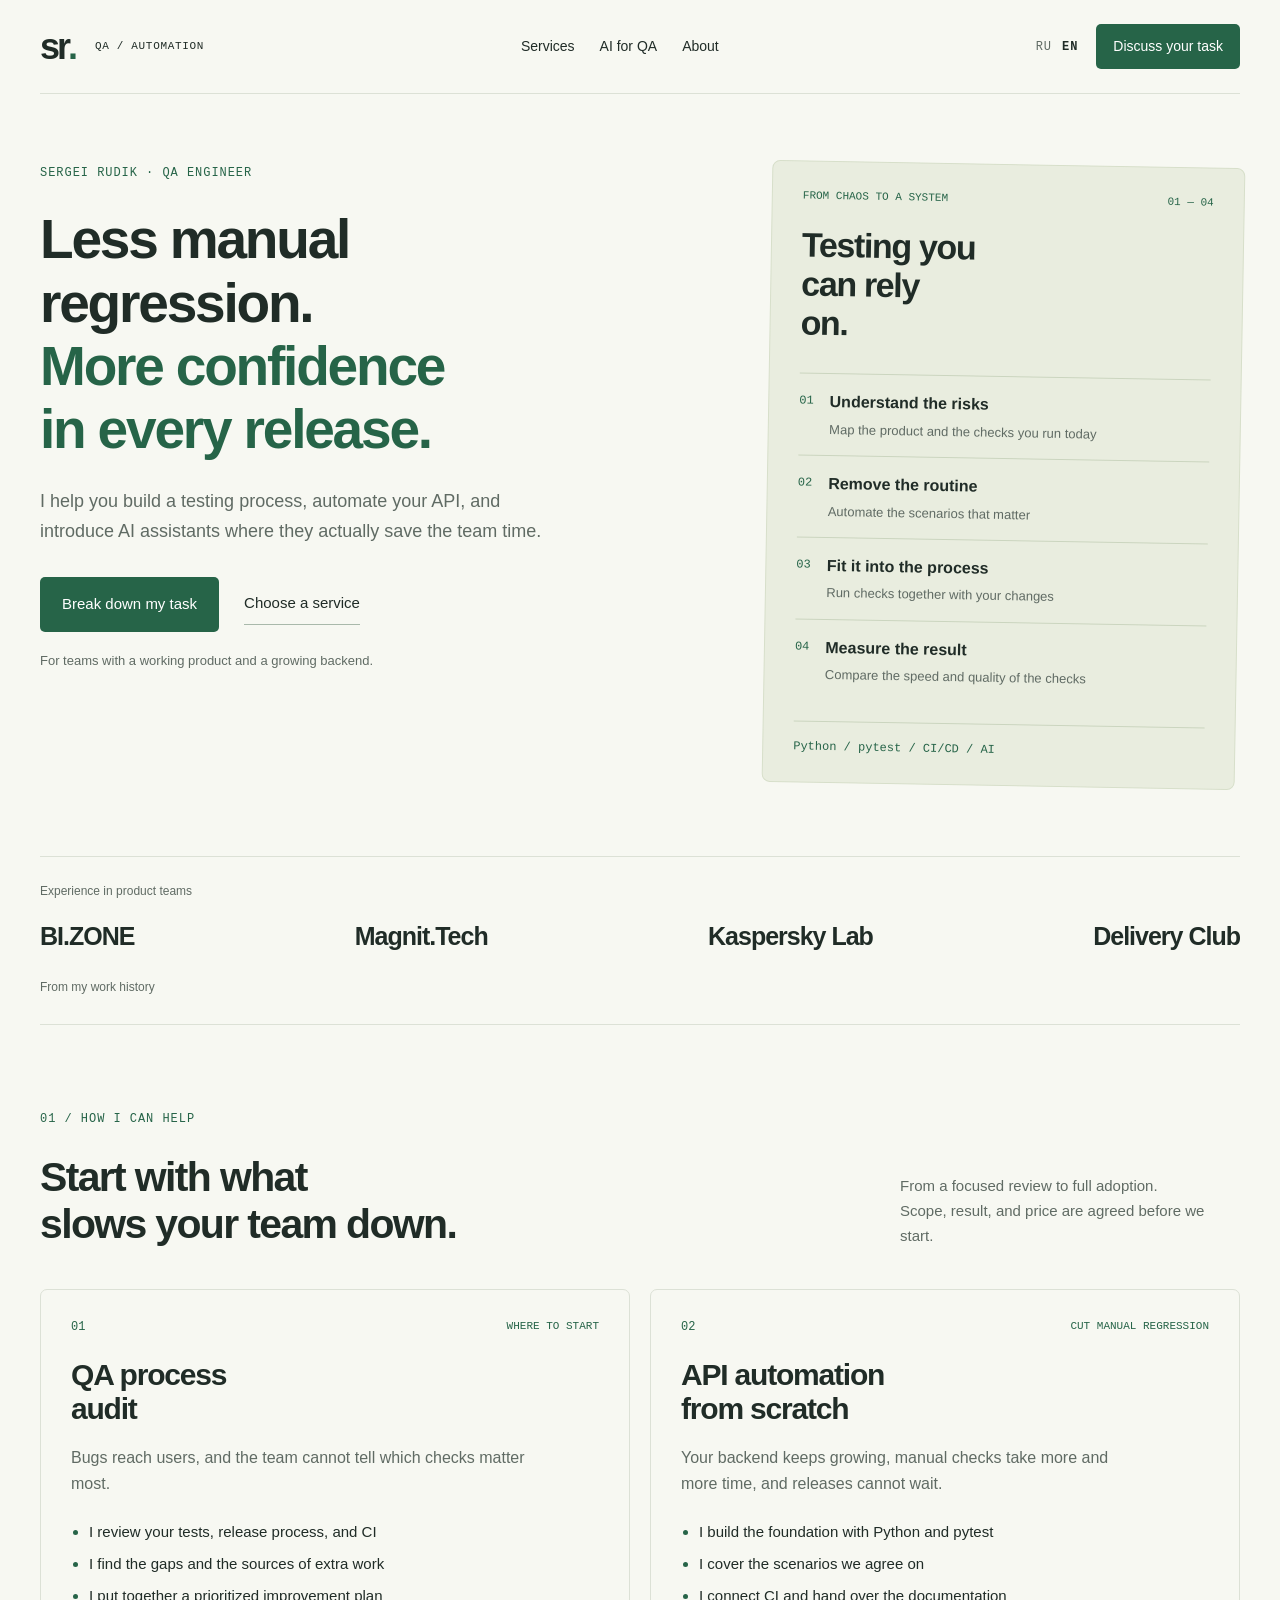
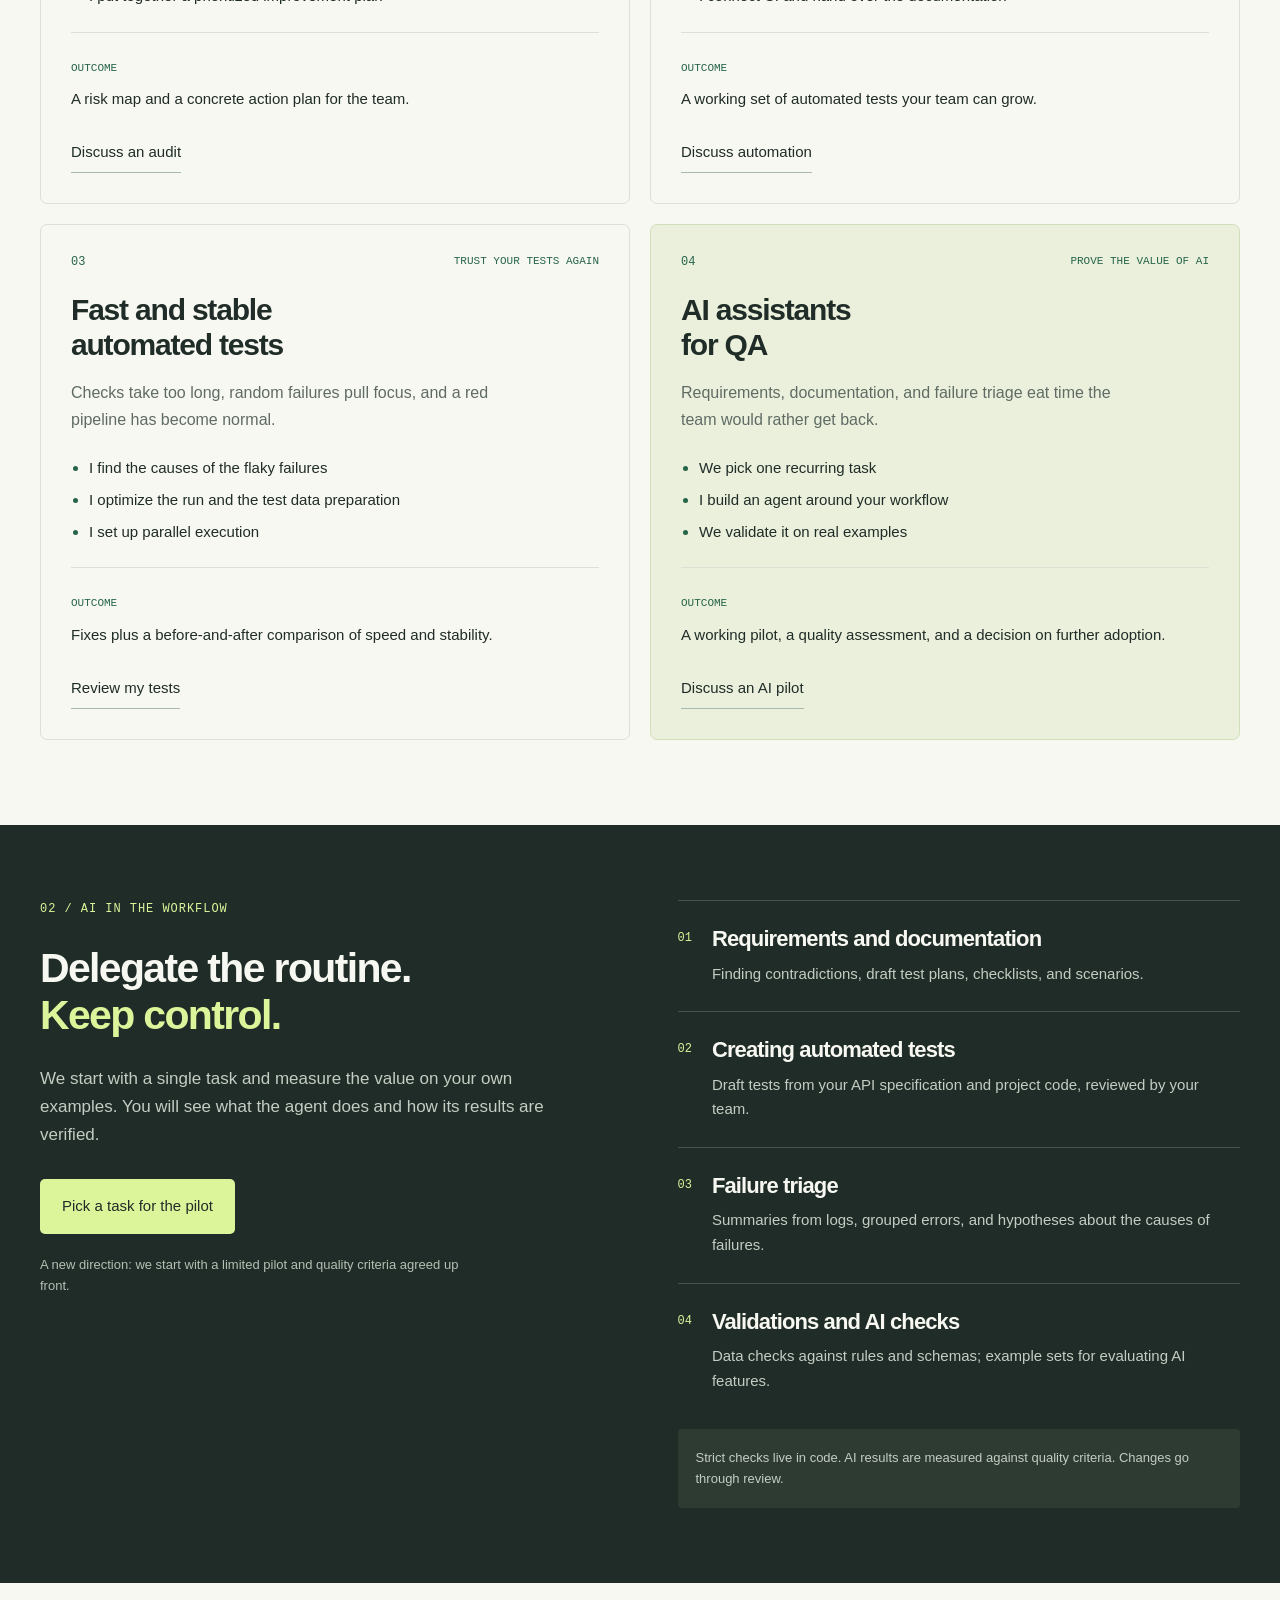
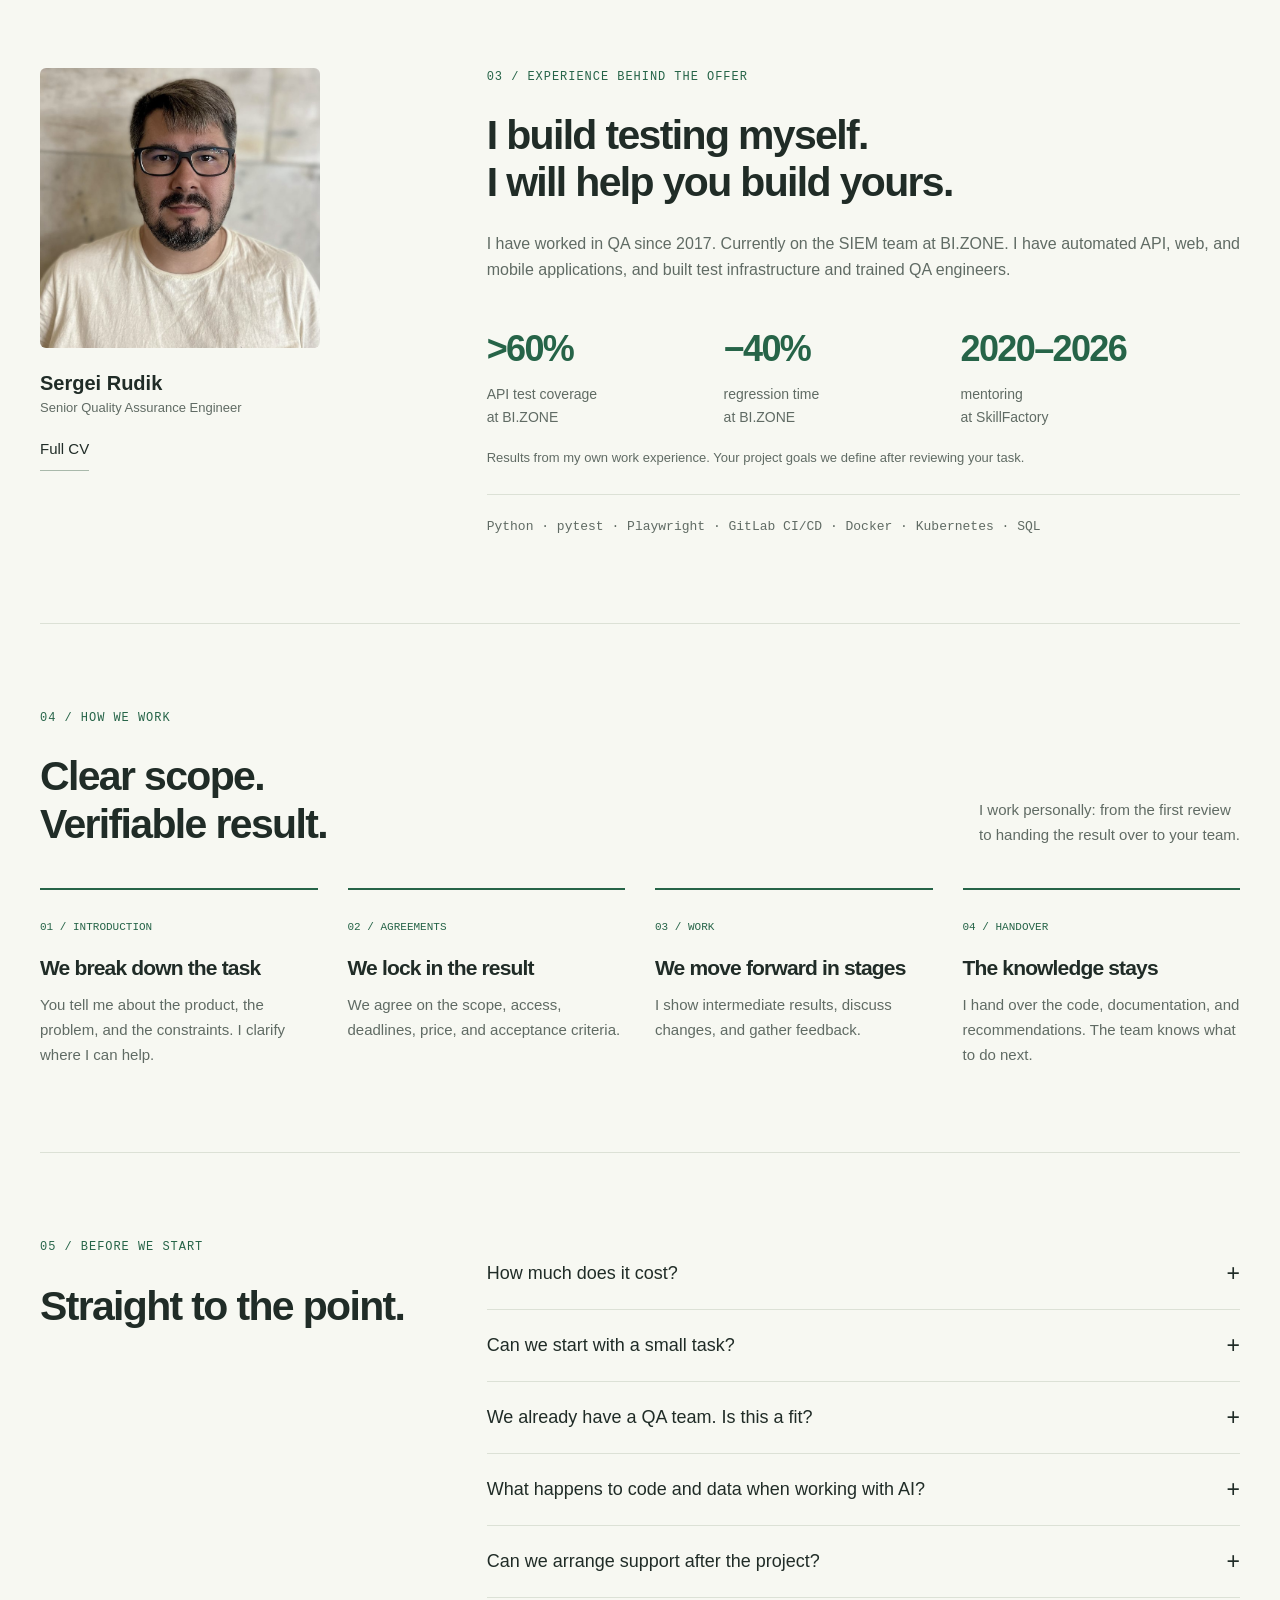
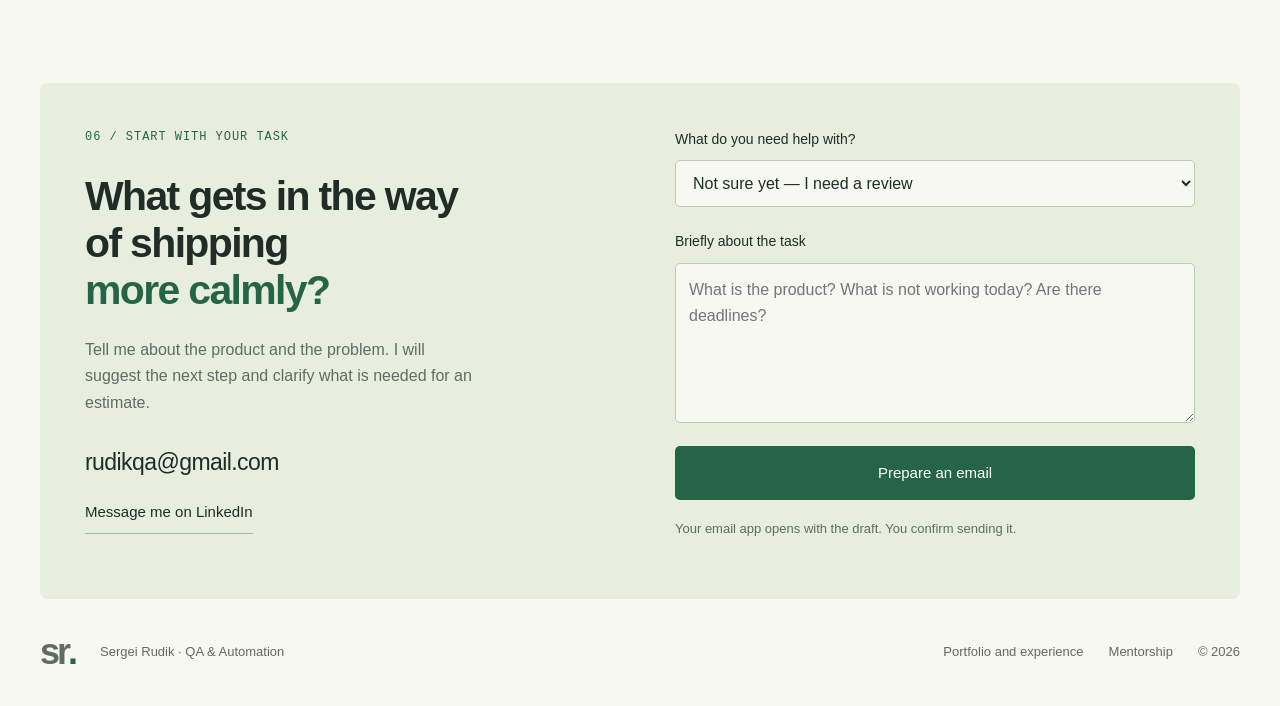
==== en/index.html @ af417bd3 "Add English version and shared language switch" ====
<!doctype html>
<html lang="en">
<head>
<meta charset="utf-8"><meta name="viewport" content="width=device-width, initial-scale=1">
<title>QA Testing and Automation Services — Sergei Rudik</title>
<meta name="description" content="QA audits, Python API automation, stable automated tests, and AI agents for your team. Sergei Rudik — Senior Quality Assurance Engineer.">
<meta name="theme-color" content="#f7f8f2"><link rel="canonical" href="https://qa.rudik.dev/en/">
<link rel="alternate" hreflang="ru" href="https://qa.rudik.dev/"><link rel="alternate" hreflang="en" href="https://qa.rudik.dev/en/"><link rel="alternate" hreflang="x-default" href="https://qa.rudik.dev/">
<meta property="og:title" content="Less manual regression. More release confidence."><meta property="og:description" content="API automation, testing audits, and AI assistants for QA. Discuss your task with Sergei Rudik."><meta property="og:type" content="website"><meta property="og:url" content="https://qa.rudik.dev/en/"><meta property="og:locale" content="en_US"><meta property="og:locale:alternate" content="ru_RU">
<link rel="icon" href="data:image/svg+xml,%3Csvg xmlns='http://www.w3.org/2000/svg' viewBox='0 0 64 64'%3E%3Crect width='64' height='64' rx='14' fill='%23266448'/%3E%3Ctext x='10' y='44' font-family='Arial' font-size='34' font-weight='bold' fill='%23dcf59b'%3Esr%3C/text%3E%3C/svg%3E"><link rel="stylesheet" href="../assets/styles.css"><script src="../assets/main.js" defer></script>
<script>try{var c=/(?:^|;\s*)lang=([^;]+)/.exec(document.cookie),l=(c&&c[1])||localStorage.getItem('lang');if(l==='ru')location.replace('/')}catch(e){}</script>
</head>
<body>
<a class="skip" href="#main">Skip to content</a>
<header class="wrap header"><a class="brand" href="/en/" aria-label="Sergei Rudik — home">sr<span>.</span><small>QA / AUTOMATION</small></a><nav aria-label="Primary"><a href="#services">Services</a><a href="#ai">AI for QA</a><a href="#about">About</a></nav><div class="header-actions"><nav class="lang" aria-label="Language"><a href="/" hreflang="ru" lang="ru">RU</a><a href="/en/" hreflang="en" lang="en" aria-current="page">EN</a></nav><a class="button small" href="#contact">Discuss your task</a></div></header>
<main id="main">
<section class="wrap hero">
<div><p class="eyebrow">SERGEI RUDIK · QA ENGINEER</p><h1>Less manual<br>regression.<br><span>More confidence<br>in every release.</span></h1><p class="intro">I help you build a testing process, automate your API, and introduce AI assistants where they actually save the team time.</p><div class="actions"><a class="button" href="#contact">Break down my task</a><a class="link" href="#services">Choose a service</a></div><p class="micro">For teams with a working product and a growing backend.</p></div>
<aside class="hero-panel" aria-label="How I work"><div class="panel-top"><span>FROM CHAOS TO A SYSTEM</span><span>01 — 04</span></div><h2>Testing you<br>can rely<br>on.</h2><ol class="pipeline"><li><span>01</span><div><strong>Understand the risks</strong><p>Map the product and the checks you run today</p></div></li><li><span>02</span><div><strong>Remove the routine</strong><p>Automate the scenarios that matter</p></div></li><li><span>03</span><div><strong>Fit it into the process</strong><p>Run checks together with your changes</p></div></li><li><span>04</span><div><strong>Measure the result</strong><p>Compare the speed and quality of the checks</p></div></li></ol><div class="panel-footer">Python / pytest / CI/CD / AI</div></aside>
</section>
<div class="wrap credibility"><p>Experience in product teams</p><div><span>BI.ZONE</span><span>Magnit.Tech</span><span>Kaspersky Lab</span><span>Delivery Club</span></div><small>From my work history</small></div>
<section class="wrap section" id="services"><div class="section-head"><div><p class="eyebrow">01 / HOW I CAN HELP</p><h2>Start with what<br>slows your team down.</h2></div><p>From a focused review to full adoption.<br>Scope, result, and price are agreed before we start.</p></div>
<div class="service-grid">
<article class="service"><div class="card-top"><span>01</span><span class="tag">WHERE TO START</span></div><h3>QA process<br>audit</h3><p>Bugs reach users, and the team cannot tell which checks matter most.</p><ul><li>I review your tests, release process, and CI</li><li>I find the gaps and the sources of extra work</li><li>I put together a prioritized improvement plan</li></ul><div class="deliverable"><span>OUTCOME</span><p>A risk map and a concrete action plan for the team.</p></div><a class="link" href="#contact" data-service="QA process audit">Discuss an audit</a></article>
<article class="service"><div class="card-top"><span>02</span><span class="tag">CUT MANUAL REGRESSION</span></div><h3>API automation<br>from scratch</h3><p>Your backend keeps growing, manual checks take more and more time, and releases cannot wait.</p><ul><li>I build the foundation with Python and pytest</li><li>I cover the scenarios we agree on</li><li>I connect CI and hand over the documentation</li></ul><div class="deliverable"><span>OUTCOME</span><p>A working set of automated tests your team can grow.</p></div><a class="link" href="#contact" data-service="API automation">Discuss automation</a></article>
<article class="service"><div class="card-top"><span>03</span><span class="tag">TRUST YOUR TESTS AGAIN</span></div><h3>Fast and stable<br>automated tests</h3><p>Checks take too long, random failures pull focus, and a red pipeline has become normal.</p><ul><li>I find the causes of the flaky failures</li><li>I optimize the run and the test data preparation</li><li>I set up parallel execution</li></ul><div class="deliverable"><span>OUTCOME</span><p>Fixes plus a before-and-after comparison of speed and stability.</p></div><a class="link" href="#contact" data-service="Automated test stabilization">Review my tests</a></article>
<article class="service accent"><div class="card-top"><span>04</span><span class="tag">PROVE THE VALUE OF AI</span></div><h3>AI assistants<br>for QA</h3><p>Requirements, documentation, and failure triage eat time the team would rather get back.</p><ul><li>We pick one recurring task</li><li>I build an agent around your workflow</li><li>We validate it on real examples</li></ul><div class="deliverable"><span>OUTCOME</span><p>A working pilot, a quality assessment, and a decision on further adoption.</p></div><a class="link" href="#contact" data-service="AI pilot for QA">Discuss an AI pilot</a></article>
</div></section>
<section class="ai-section" id="ai"><div class="wrap ai-layout"><div><p class="eyebrow">02 / AI IN THE WORKFLOW</p><h2>Delegate the routine.<br><span>Keep control.</span></h2><p class="intro">We start with a single task and measure the value on your own examples. You will see what the agent does and how its results are verified.</p><a class="button light" href="#contact" data-service="AI pilot for QA">Pick a task for the pilot</a><p class="ai-note">A new direction: we start with a limited pilot and quality criteria agreed up front.</p></div><div class="ai-cases"><article><span>01</span><div><h3>Requirements and documentation</h3><p>Finding contradictions, draft test plans, checklists, and scenarios.</p></div></article><article><span>02</span><div><h3>Creating automated tests</h3><p>Draft tests from your API specification and project code, reviewed by your team.</p></div></article><article><span>03</span><div><h3>Failure triage</h3><p>Summaries from logs, grouped errors, and hypotheses about the causes of failures.</p></div></article><article><span>04</span><div><h3>Validations and AI checks</h3><p>Data checks against rules and schemas; example sets for evaluating AI features.</p></div></article><p class="ai-rule">Strict checks live in code. AI results are measured against quality criteria. Changes go through review.</p></div></div></section>
<section class="wrap section about" id="about"><div class="profile"><img src="../assets/profile.jpg" alt="Sergei Rudik" width="640" height="640" loading="lazy"><p>Sergei Rudik<span>Senior Quality Assurance Engineer</span></p><a class="link" href="https://rudik.dev/">Full CV</a></div><div><p class="eyebrow">03 / EXPERIENCE BEHIND THE OFFER</p><h2>I build testing myself.<br>I will help you build yours.</h2><p class="about-copy">I have worked in QA since 2017. Currently on the SIEM team at BI.ZONE. I have automated API, web, and mobile applications, and built test infrastructure and trained QA engineers.</p><div class="metrics"><article><strong>&gt;60%</strong><p>API test coverage<br>at BI.ZONE</p></article><article><strong>−40%</strong><p>regression time<br>at BI.ZONE</p></article><article><strong>2020–2026</strong><p>mentoring<br>at SkillFactory</p></article></div><p class="micro">Results from my own work experience. Your project goals we define after reviewing your task.</p><div class="tech">Python · pytest · Playwright · GitLab CI/CD · Docker · Kubernetes · SQL</div></div></section>
<section class="wrap section" id="process"><div class="section-head"><div><p class="eyebrow">04 / HOW WE WORK</p><h2>Clear scope.<br>Verifiable result.</h2></div><p>I work personally: from the first review<br>to handing the result over to your team.</p></div><div class="steps"><article><span>01 / INTRODUCTION</span><h3>We break down the task</h3><p>You tell me about the product, the problem, and the constraints. I clarify where I can help.</p></article><article><span>02 / AGREEMENTS</span><h3>We lock in the result</h3><p>We agree on the scope, access, deadlines, price, and acceptance criteria.</p></article><article><span>03 / WORK</span><h3>We move forward in stages</h3><p>I show intermediate results, discuss changes, and gather feedback.</p></article><article><span>04 / HANDOVER</span><h3>The knowledge stays</h3><p>I hand over the code, documentation, and recommendations. The team knows what to do next.</p></article></div></section>
<section class="wrap section faq"><div><p class="eyebrow">05 / BEFORE WE START</p><h2>Straight to the point.</h2></div><div><details><summary>How much does it cost?</summary><p>The price depends on the scope, the state of the project, and the access we get. After an initial review I propose a scope and an estimate. For an audit or a pilot we can fix a limited scope.</p></details><details><summary>Can we start with a small task?</summary><p>Yes. For example, triaging failing tests, automating one group of API scenarios, or an AI pilot that prepares checklists.</p></details><details><summary>We already have a QA team. Is this a fit?</summary><p>Yes. I can take on a specific part: the architecture of your automated tests, regression speed, CI, or introducing an AI assistant. The result is handed over to your team.</p></details><details><summary>What happens to code and data when working with AI?</summary><p>Before the pilot we agree on the allowed data, the model, and the environment. We choose what may go to external services and what must stay inside your infrastructure.</p></details><details><summary>Can we arrange support after the project?</summary><p>Yes, we discuss the format separately: evolving the tests, consultations for the team, or regular help with releases.</p></details></div></section>
<section class="wrap contact" id="contact"><div><p class="eyebrow">06 / START WITH YOUR TASK</p><h2>What gets in the way<br>of shipping<br><span>more calmly?</span></h2><p>Tell me about the product and the problem. I will suggest the next step and clarify what is needed for an estimate.</p><a class="email" href="mailto:rudikqa@gmail.com">rudikqa@gmail.com</a><a class="link" href="https://www.linkedin.com/in/sergei-rudik">Message me on LinkedIn</a></div><form id="brief"><label for="service">What do you need help with?</label><select id="service" name="service"><option>Not sure yet — I need a review</option><option>QA process audit</option><option>API automation</option><option>Automated test stabilization</option><option>AI pilot for QA</option></select><label for="task">Briefly about the task</label><textarea id="task" name="task" rows="5" maxlength="2000" placeholder="What is the product? What is not working today? Are there deadlines?" required></textarea><button class="button" type="submit">Prepare an email</button><p class="micro">Your email app opens with the draft. You confirm sending it.</p><p id="form-status" role="status"></p><noscript><p>Write directly to <a href="mailto:rudikqa@gmail.com">rudikqa@gmail.com</a>, mentioning the service and the task.</p></noscript></form></section>
</main><footer class="wrap"><a class="brand" href="https://rudik.dev/">sr<span>.</span></a><p>Sergei Rudik · QA &amp; Automation</p><a href="https://rudik.dev/">Portfolio and experience</a><a href="https://mentor.rudik.dev/en/">Mentorship</a><span>© 2026</span></footer>
</body></html>
---- assets/styles.css ----
:root{--paper:#f7f8f2;--ink:#202c27;--muted:#606b64;--green:#266448;--lime:#dcf59b;--line:#dce1d6;--mono:ui-monospace,SFMono-Regular,Consolas,monospace}*{box-sizing:border-box}html{scroll-behavior:smooth;scroll-padding-top:24px}body{margin:0;background:var(--paper);color:var(--ink);font-family:-apple-system,BlinkMacSystemFont,"Segoe UI",sans-serif;font-size:16px;line-height:1.65;-webkit-font-smoothing:antialiased}a{color:inherit;text-decoration:none}a:hover{color:var(--green)}a:focus-visible,button:focus-visible,summary:focus-visible,input:focus-visible,select:focus-visible,textarea:focus-visible{outline:3px solid #4d9464;outline-offset:5px}h1,h2,h3,p{margin:0}h1,h2,h3{letter-spacing:-.04em;line-height:1.15;font-weight:600}h1{font-size:clamp(38px,4.3vw,64px)}h2{font-size:clamp(29px,3.2vw,43px)}h3{font-size:25px}h1 span{color:var(--green)}.wrap{width:min(1200px,100% - 80px);margin-inline:auto}.header{display:flex;align-items:center;justify-content:space-between;gap:25px;padding-block:24px;border-bottom:1px solid var(--line)}.brand{font-size:36px;font-weight:750;line-height:1;letter-spacing:-3px;display:flex;align-items:center}.brand>span{color:var(--green)}.brand small{font-family:var(--mono);font-size:11px;font-weight:400;letter-spacing:.06em;margin-left:20px}nav{display:flex;gap:25px;font-size:14px}.button{display:inline-flex;align-items:center;justify-content:center;background:var(--green);color:#fff;border:0;border-radius:5px;padding:15px 22px;font:inherit;font-size:15px;font-weight:500;cursor:pointer;transition:background .2s,transform .2s}.button:hover{color:white;background:#194c34;transform:translateY(-2px)}.button.small{font-size:14px;padding:11px 17px}.hero{display:grid;grid-template-columns:1.4fr 1fr;gap:65px;padding-block:70px}.eyebrow{font:12px/1.6 var(--mono);letter-spacing:.08em;color:var(--green);margin-bottom:25px}.intro{font-size:18px;max-width:530px;color:var(--muted);margin-top:26px}.actions{display:flex;align-items:center;flex-wrap:wrap;gap:25px;margin-top:30px}.link{display:inline-block;border-bottom:1px solid #a9b9ab;padding-block:8px;font-size:15px}.micro{font-size:13px;color:var(--muted);margin-top:18px}.hero-panel{background:#e9eddf;border:1px solid #d7dfca;border-radius:8px;padding:28px 30px;align-self:center;transform:rotate(1deg)}.panel-top{display:flex;justify-content:space-between;gap:15px;font:11px var(--mono);color:var(--green)}.hero-panel h2{font-size:34px;margin-top:24px}.pipeline{padding:0;list-style:none;margin:30px 0 20px}.pipeline li{display:flex;gap:16px;padding:15px 0;border-top:1px solid #cbd5bf}.pipeline li>span{font:12px var(--mono);padding-top:5px;color:var(--green)}.pipeline strong{font-size:16px;font-weight:550}.pipeline p{font-size:13px;color:var(--muted);margin-top:3px}.panel-footer{font:12px var(--mono);border-top:1px solid #cbd5bf;padding-top:18px;color:var(--green)}.credibility{border-block:1px solid var(--line);padding-block:25px}.credibility p,.credibility small{font-size:12px;color:var(--muted)}.credibility>div{display:flex;flex-wrap:wrap;justify-content:space-between;gap:20px;margin:15px 0}.credibility>div span{font-size:25px;font-weight:600;letter-spacing:-.04em}.section{padding-block:85px}.section-head{display:flex;justify-content:space-between;align-items:flex-end;gap:35px;margin-bottom:40px}.section-head>p{max-width:340px;color:var(--muted);font-size:15px}.service-grid{display:grid;grid-template-columns:1fr 1fr;gap:20px}.service{border:1px solid var(--line);border-radius:7px;padding:30px;display:flex;flex-direction:column}.card-top{display:flex;justify-content:space-between;gap:14px;font:12px var(--mono);color:var(--green);margin-bottom:24px}.tag{font-size:11px;text-align:right}.service h3{font-size:30px;margin-bottom:18px}.service>p{color:var(--muted);max-width:460px}.service ul{padding-left:18px;margin:23px 0;font-size:15px}.service li+li{margin-top:7px}.service li::marker{color:var(--green)}.deliverable{border-top:1px solid var(--line);padding-top:20px;margin-top:auto}.deliverable>span{font:11px var(--mono);color:var(--green)}.deliverable p{margin-top:8px;font-size:15px}.service>.link{align-self:flex-start;margin-top:20px}.service.accent{background:#eaf0dc;border-color:#d2dfbc}.ai-section{background:var(--ink);color:var(--paper);padding-block:75px}.ai-layout{display:grid;grid-template-columns:1fr 1fr;gap:75px}.ai-section .eyebrow,.ai-section h2 span{color:var(--lime)}.ai-section .intro{color:#c4cdc3;font-size:17px}.button.light{background:var(--lime);color:var(--ink);margin-top:30px}.button.light:hover{background:#c9e780}.ai-note{font-size:13px;color:#b4bfb4;max-width:430px;margin-top:20px}.ai-cases article{display:flex;gap:20px;padding:25px 0;border-top:1px solid #465249}.ai-cases article>span{font:12px var(--mono);color:var(--lime);padding-top:5px}.ai-cases h3{font-size:22px}.ai-cases p{color:#c4cdc3;font-size:15px;margin-top:10px}.ai-cases .ai-rule{font-size:13px;background:#2d3b32;border-radius:4px;padding:18px}.about{display:grid;grid-template-columns:1fr 2fr;gap:70px;border-bottom:1px solid var(--line)}.profile img{display:block;width:100%;max-width:280px;height:auto;aspect-ratio:1;object-fit:cover;border-radius:6px;filter:saturate(.6)}.profile>p{font-size:20px;line-height:1.5;margin-top:20px;font-weight:600}.profile span{display:block;font-size:13px;color:var(--muted);font-weight:400}.profile .link{margin-top:12px}.about-copy{color:var(--muted);margin-top:25px}.metrics{display:grid;grid-template-columns:1fr 1fr 1.3fr;gap:22px;margin-top:35px}.metrics strong{font-size:36px;font-weight:550;letter-spacing:-.045em;color:var(--green)}.metrics p{font-size:14px;color:var(--muted);margin-top:5px}.tech{font:13px/1.8 var(--mono);border-top:1px solid var(--line);padding-top:20px;margin-top:25px;color:var(--muted)}.steps{display:grid;grid-template-columns:repeat(4,1fr);gap:30px}.steps article{border-top:2px solid var(--green);padding-top:22px}.steps span{font:11px var(--mono);color:var(--green)}.steps h3{font-size:21px;margin-top:18px}.steps p{font-size:15px;color:var(--muted);margin-top:13px}.faq{display:grid;grid-template-columns:1fr 2fr;gap:70px;border-top:1px solid var(--line)}details{border-bottom:1px solid var(--line)}summary{cursor:pointer;list-style:none;font-size:18px;line-height:1.5;padding:22px 30px 22px 0;position:relative}summary::-webkit-details-marker{display:none}summary::after{content:'+';position:absolute;right:0;font-size:23px;font-weight:400;top:18px}details[open] summary::after{content:'−'}details>p{padding-bottom:25px;color:var(--muted);font-size:15px}.contact{background:#e8eedd;border-radius:8px;padding:45px;display:grid;grid-template-columns:1fr 1fr;gap:70px}.contact h2 span{color:var(--green)}.contact>div>p:not(.eyebrow){margin-top:23px;color:var(--muted);max-width:400px}.email{display:block;font-size:23px;margin-top:28px;letter-spacing:-.025em}.contact .link{margin-top:10px}form{align-self:center}label{display:block;font-size:14px;margin-bottom:9px}select,textarea{display:block;width:100%;background:var(--paper);border:1px solid #bdcbb6;border-radius:5px;padding:13px;color:var(--ink);font:inherit;font-size:16px;margin-bottom:23px}textarea{resize:vertical;min-height:140px}form .button{width:100%}#form-status{font-size:14px;color:var(--green);margin-top:14px}footer{display:flex;align-items:center;gap:25px;padding-block:35px;font-size:13px;color:var(--muted)}footer>a:nth-of-type(2){margin-left:auto}.skip{position:fixed;z-index:10;top:10px;left:10px;background:var(--ink);color:white;padding:10px 20px;transform:translateY(-150%)}.skip:focus{transform:translateY(0);color:white}::selection{background:var(--lime);color:var(--ink)}
@media(max-width:1000px){.wrap{width:calc(100% - 48px)}.brand small{display:none}.hero{gap:35px}.hero-panel{padding:24px}.hero-panel h2{font-size:29px}.ai-layout,.about,.faq,.contact{gap:35px}.metrics{gap:12px}.metrics strong{font-size:28px}.steps{grid-template-columns:1fr 1fr}.contact{padding:30px}}
@media(max-width:700px){.wrap{width:calc(100% - 36px)}.header{gap:12px;padding-block:18px}nav{display:none}.hero{grid-template-columns:1fr;padding-block:40px;gap:35px}h1{font-size:clamp(35px,7.8vw,52px)}.intro{font-size:17px}.hero-panel{transform:none}.hero-panel h2 br{display:none}.hero-panel h2{font-size:29px}.pipeline{display:grid;grid-template-columns:1fr 1fr;gap:0 15px}.pipeline li{gap:9px}.pipeline strong{font-size:14px}.pipeline p{font-size:13px}.panel-top{font-size:10px}.credibility>div{justify-content:flex-start;gap:12px 25px}.credibility>div span{font-size:21px}.section{padding-block:50px}.section-head{display:block;margin-bottom:27px}.section-head>p{margin-top:20px}.section-head>p br{display:none}.service-grid,.ai-layout,.about,.faq,.contact{grid-template-columns:1fr}.service{padding:25px}.ai-section{padding-block:45px}.ai-layout{gap:30px}.about{gap:35px}.profile{display:grid;grid-template-columns:100px 1fr;gap:0 20px;align-items:center}.profile img{grid-row:1/3}.profile>p{margin-top:0}.profile .link{justify-self:start;margin-top:0}.metrics{gap:13px}.metrics strong{font-size:27px}.metrics p{font-size:12px}.steps{gap:28px 20px}.steps h3{font-size:20px}.steps p{font-size:14px}.faq{gap:10px}.contact{padding:27px;gap:35px}.contact h2 br{display:none}.email{font-size:22px}footer{flex-wrap:wrap;gap:16px;font-size:12px}footer>a:nth-of-type(2){margin-left:0}footer>span{margin-left:auto}.eyebrow{margin-bottom:18px;font-size:11px}}
@media(prefers-reduced-motion:reduce){html{scroll-behavior:auto}*{transition:none!important}}
/* Allow narrow grid columns and long labels to shrink on small screens. */
.hero>*,.ai-layout>*,.about>*,.faq>*,.contact>*{min-width:0}select{min-width:0}h1,h2,h3{overflow-wrap:break-word}
@media(max-width:380px){.contact{padding:22px}.service{padding:22px}.metrics{grid-template-columns:1fr 1fr}.metrics article:last-child{grid-column:1/-1}.pipeline{grid-template-columns:1fr}.email{font-size:19px}.button{padding-inline:16px}.card-top{font-size:11px}.tag{font-size:10px}}
.header-actions{display:flex;align-items:center;gap:18px;flex-shrink:0}.lang{display:flex;align-items:center;gap:10px;font:12px/1 var(--mono);letter-spacing:.08em}.lang a{color:var(--muted)}.lang a:hover,.lang a[aria-current="page"]{color:var(--ink)}.lang a[aria-current="page"]{font-weight:600}
@media(max-width:700px){.header-actions{gap:12px}.lang{gap:8px}}
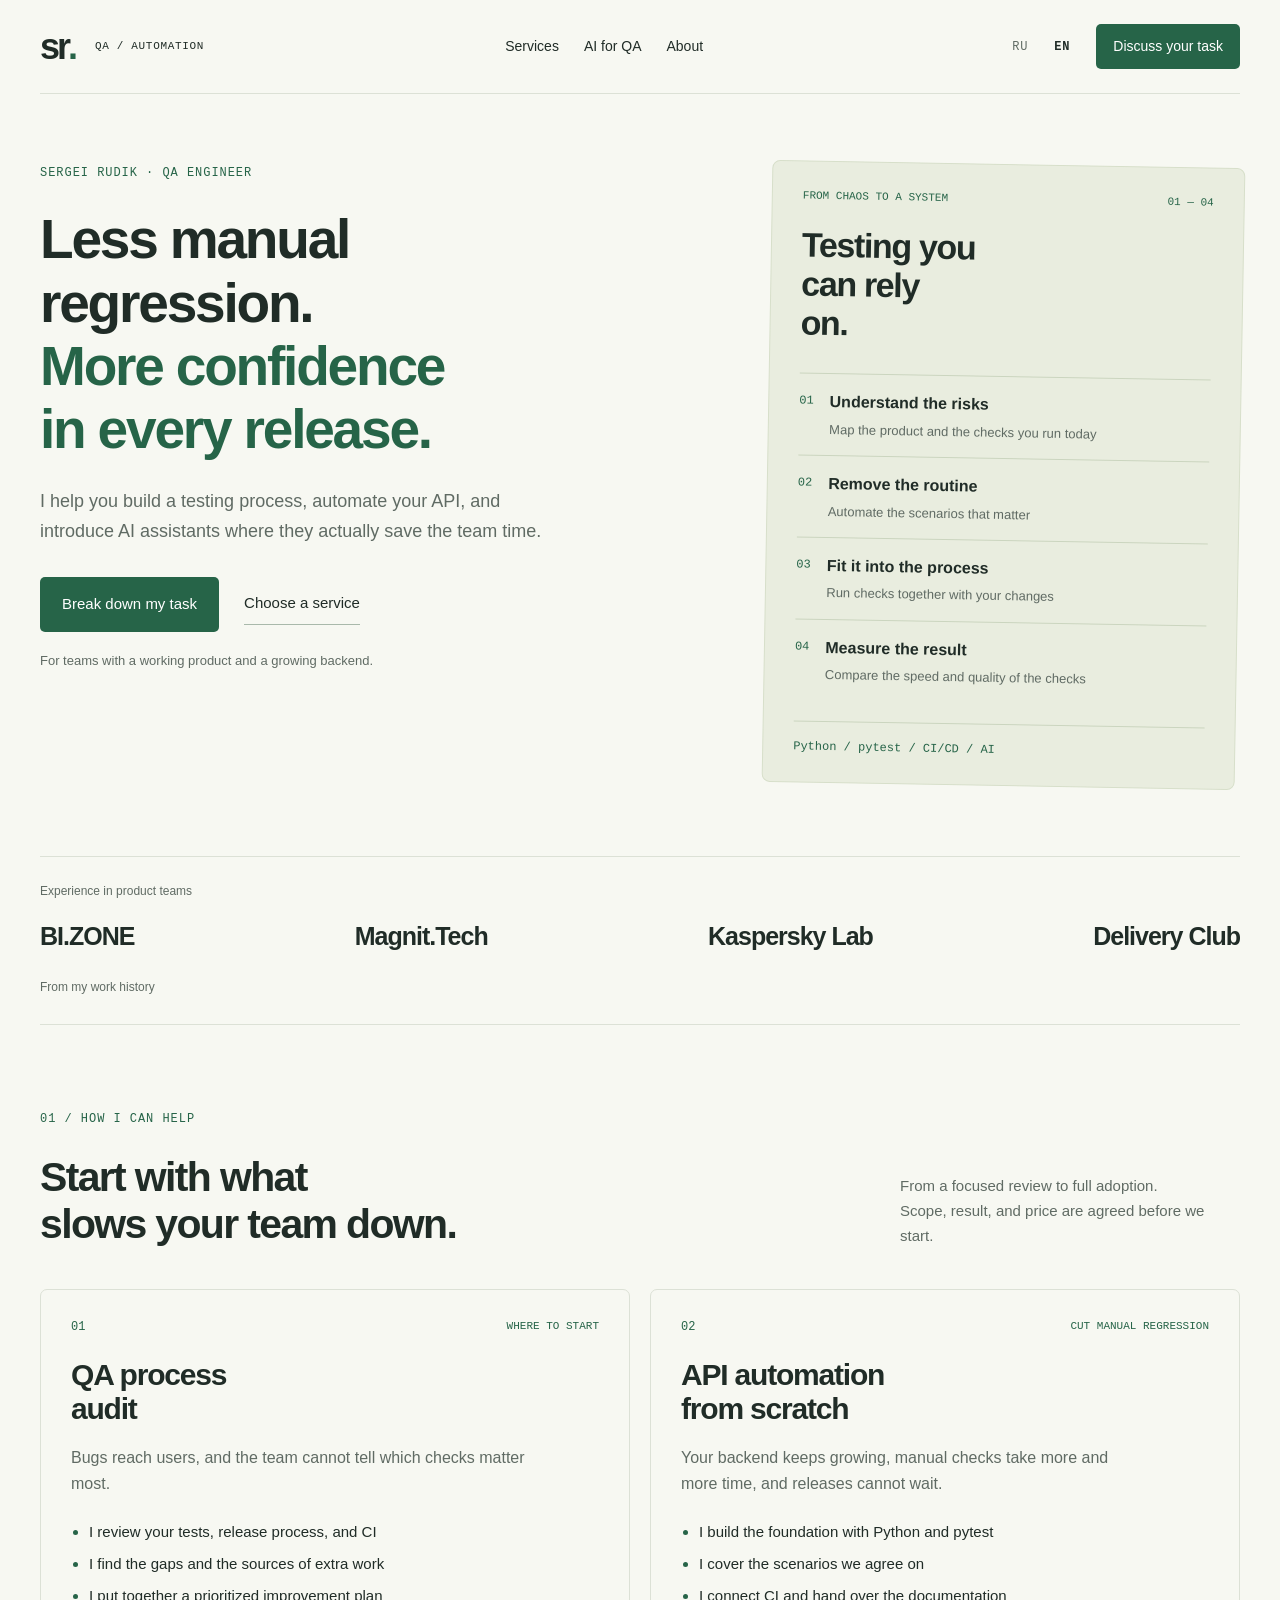
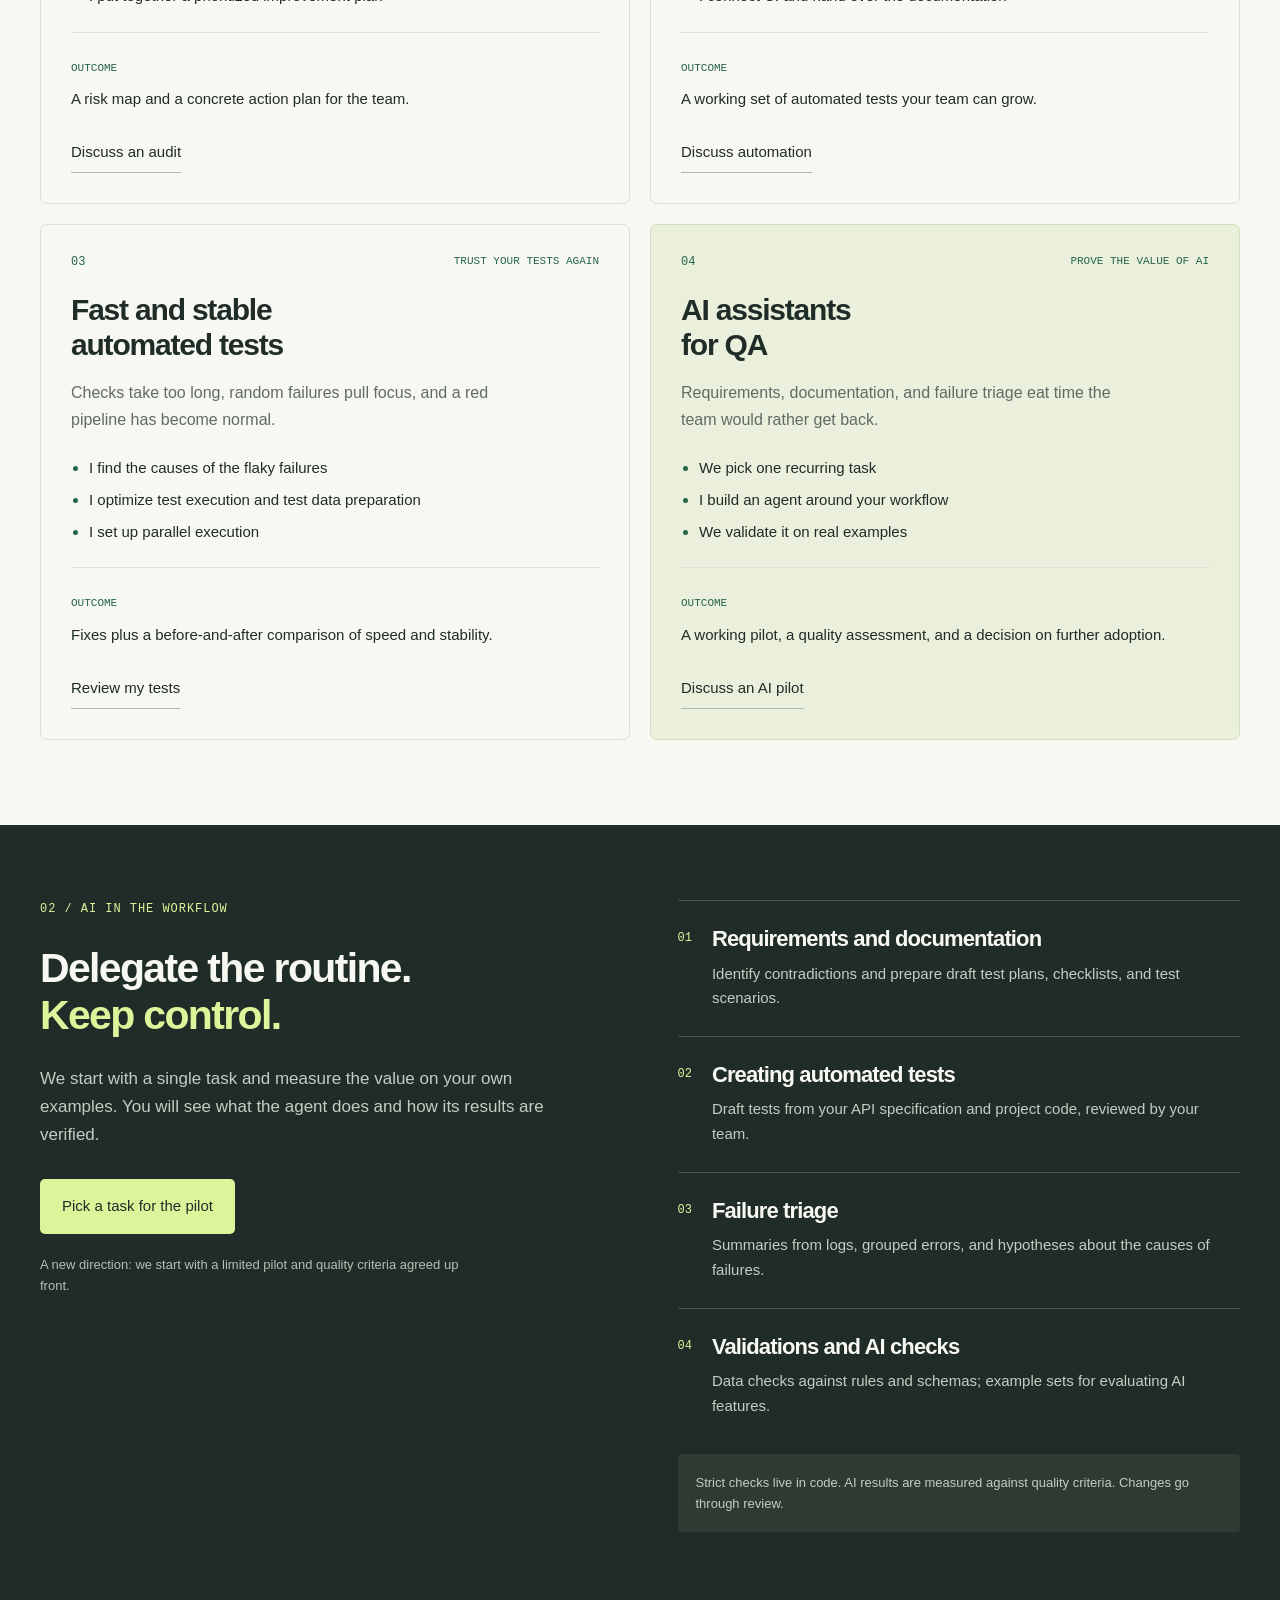
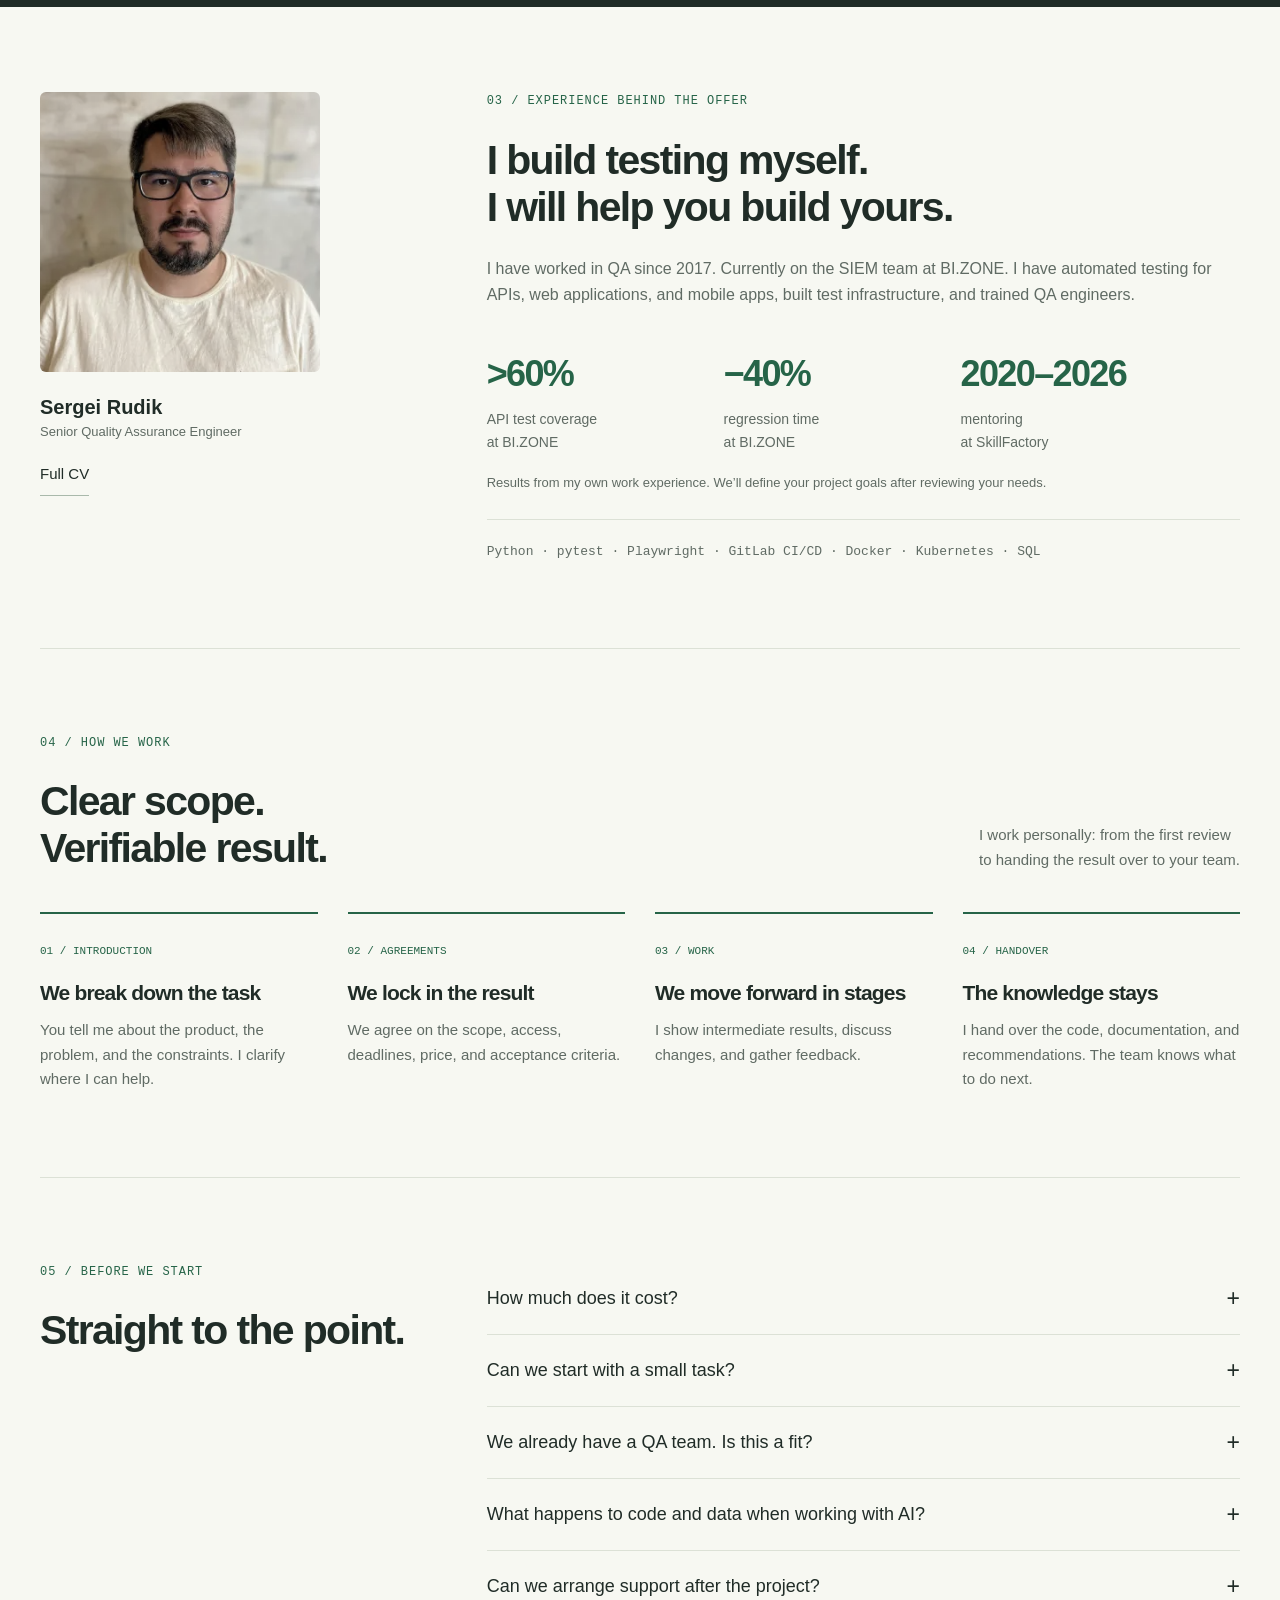
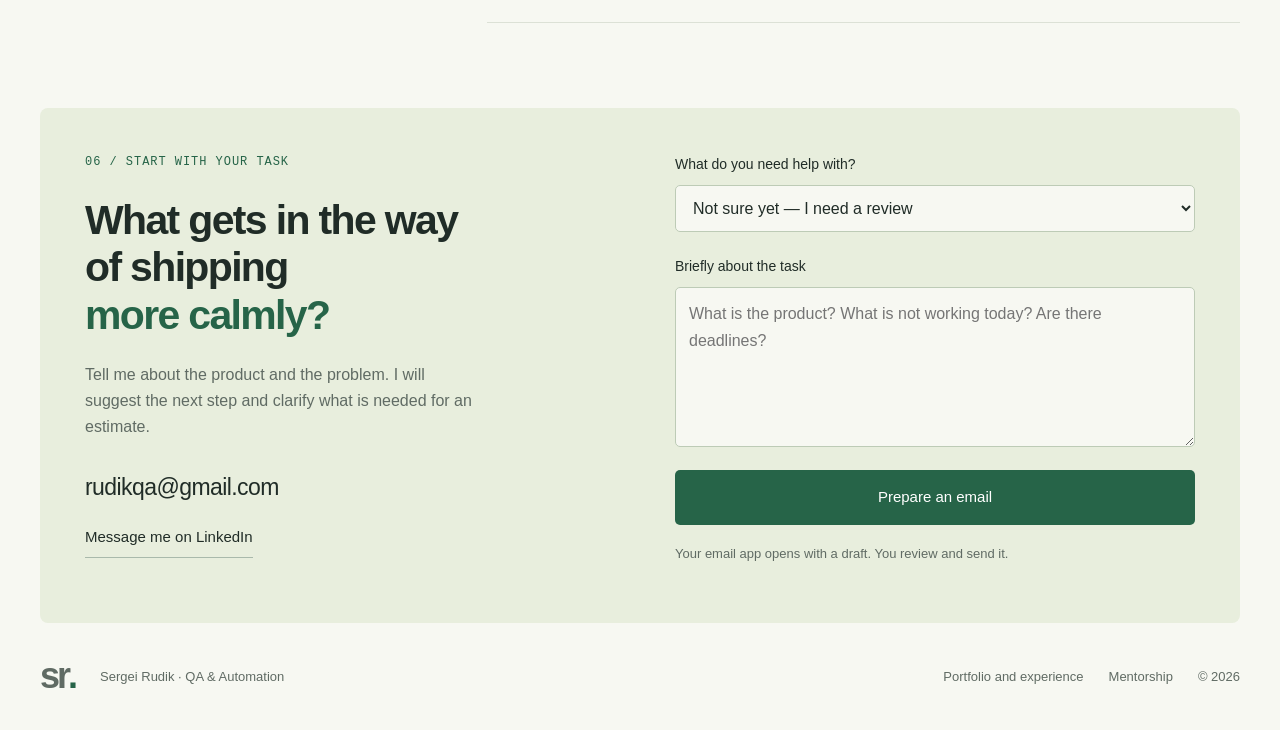
==== commit 006b3261: "Improve localization reliability, forms and image loading" ====
--- a/en/index.html
+++ b/en/index.html
@@ -8,28 +8,46 @@
 <link rel="alternate" hreflang="ru" href="https://qa.rudik.dev/"><link rel="alternate" hreflang="en" href="https://qa.rudik.dev/en/"><link rel="alternate" hreflang="x-default" href="https://qa.rudik.dev/">
 <meta property="og:title" content="Less manual regression. More release confidence."><meta property="og:description" content="API automation, testing audits, and AI assistants for QA. Discuss your task with Sergei Rudik."><meta property="og:type" content="website"><meta property="og:url" content="https://qa.rudik.dev/en/"><meta property="og:locale" content="en_US"><meta property="og:locale:alternate" content="ru_RU">
 <link rel="icon" href="data:image/svg+xml,%3Csvg xmlns='http://www.w3.org/2000/svg' viewBox='0 0 64 64'%3E%3Crect width='64' height='64' rx='14' fill='%23266448'/%3E%3Ctext x='10' y='44' font-family='Arial' font-size='34' font-weight='bold' fill='%23dcf59b'%3Esr%3C/text%3E%3C/svg%3E"><link rel="stylesheet" href="../assets/styles.css"><script src="../assets/main.js" defer></script>
-<script>try{var c=/(?:^|;\s*)lang=([^;]+)/.exec(document.cookie),l=(c&&c[1])||localStorage.getItem('lang');if(l==='ru')location.replace('/')}catch(e){}</script>
+<script>
+(function () {
+  var url = new URL(location.href), valid = function (v) { return v === 'ru' || v === 'en'; };
+  var explicit = url.searchParams.get('lang'), preferred = null;
+  if (valid(explicit)) {
+    preferred = explicit;
+    try { localStorage.setItem('lang', preferred); } catch (_) {}
+    try { document.cookie = 'lang=' + preferred + ';path=/;max-age=31536000;SameSite=Lax' + (location.protocol === 'https:' ? ';Secure' : '') + (/(^|\.)rudik\.dev$/.test(location.hostname) ? ';domain=rudik.dev' : ''); } catch (_) {}
+    url.searchParams.delete('lang');
+    try { history.replaceState(null, '', url.pathname + url.search + url.hash); } catch (_) {}
+  } else {
+    try { var cookie = /(?:^|;\s*)lang=([^;]+)/.exec(document.cookie); if (cookie && valid(cookie[1])) preferred = cookie[1]; } catch (_) {}
+    if (!preferred) { try { var saved = localStorage.getItem('lang'); if (valid(saved)) preferred = saved; } catch (_) {} }
+  }
+  var current = document.documentElement.lang;
+  if (!preferred) preferred = current === 'en' ? 'en' : (/^en(?:-|_|$)/i.test((navigator.languages || [])[0] || navigator.language || '') ? 'en' : 'ru');
+  if (preferred !== current) location.replace((preferred === 'en' ? '/en/' : '/') + url.search + url.hash);
+})();
+</script>
 </head>
 <body>
 <a class="skip" href="#main">Skip to content</a>
-<header class="wrap header"><a class="brand" href="/en/" aria-label="Sergei Rudik — home">sr<span>.</span><small>QA / AUTOMATION</small></a><nav aria-label="Primary"><a href="#services">Services</a><a href="#ai">AI for QA</a><a href="#about">About</a></nav><div class="header-actions"><nav class="lang" aria-label="Language"><a href="/" hreflang="ru" lang="ru">RU</a><a href="/en/" hreflang="en" lang="en" aria-current="page">EN</a></nav><a class="button small" href="#contact">Discuss your task</a></div></header>
+<header class="wrap header"><a class="brand" href="/en/" aria-label="Sergei Rudik — home">sr<span>.</span><small>QA / AUTOMATION</small></a><nav aria-label="Primary"><a href="#services">Services</a><a href="#ai">AI for QA</a><a href="#about">About</a></nav><div class="header-actions"><nav class="lang" aria-label="Language"><a href="/?lang=ru" hreflang="ru" lang="ru">RU</a><a href="/en/?lang=en" hreflang="en" lang="en" aria-current="page">EN</a></nav><a class="button small" href="#contact">Discuss your task</a></div></header>
 <main id="main">
 <section class="wrap hero">
-<div><p class="eyebrow">SERGEI RUDIK · QA ENGINEER</p><h1>Less manual<br>regression.<br><span>More confidence<br>in every release.</span></h1><p class="intro">I help you build a testing process, automate your API, and introduce AI assistants where they actually save the team time.</p><div class="actions"><a class="button" href="#contact">Break down my task</a><a class="link" href="#services">Choose a service</a></div><p class="micro">For teams with a working product and a growing backend.</p></div>
-<aside class="hero-panel" aria-label="How I work"><div class="panel-top"><span>FROM CHAOS TO A SYSTEM</span><span>01 — 04</span></div><h2>Testing you<br>can rely<br>on.</h2><ol class="pipeline"><li><span>01</span><div><strong>Understand the risks</strong><p>Map the product and the checks you run today</p></div></li><li><span>02</span><div><strong>Remove the routine</strong><p>Automate the scenarios that matter</p></div></li><li><span>03</span><div><strong>Fit it into the process</strong><p>Run checks together with your changes</p></div></li><li><span>04</span><div><strong>Measure the result</strong><p>Compare the speed and quality of the checks</p></div></li></ol><div class="panel-footer">Python / pytest / CI/CD / AI</div></aside>
+<div><p class="eyebrow">SERGEI RUDIK · QA ENGINEER</p><h1>Less manual<br> regression.<br> <span>More confidence<br> in every release.</span></h1><p class="intro">I help you build a testing process, automate your API, and introduce AI assistants where they actually save the team time.</p><div class="actions"><a class="button" href="#contact">Break down my task</a><a class="link" href="#services">Choose a service</a></div><p class="micro">For teams with a working product and a growing backend.</p></div>
+<aside class="hero-panel" aria-label="How I work"><div class="panel-top"><span>FROM CHAOS TO A SYSTEM</span><span>01 — 04</span></div><h2>Testing you<br> can rely<br> on.</h2><ol class="pipeline"><li><span>01</span><div><strong>Understand the risks</strong><p>Map the product and the checks you run today</p></div></li><li><span>02</span><div><strong>Remove the routine</strong><p>Automate the scenarios that matter</p></div></li><li><span>03</span><div><strong>Fit it into the process</strong><p>Run checks together with your changes</p></div></li><li><span>04</span><div><strong>Measure the result</strong><p>Compare the speed and quality of the checks</p></div></li></ol><div class="panel-footer">Python / pytest / CI/CD / AI</div></aside>
 </section>
 <div class="wrap credibility"><p>Experience in product teams</p><div><span>BI.ZONE</span><span>Magnit.Tech</span><span>Kaspersky Lab</span><span>Delivery Club</span></div><small>From my work history</small></div>
-<section class="wrap section" id="services"><div class="section-head"><div><p class="eyebrow">01 / HOW I CAN HELP</p><h2>Start with what<br>slows your team down.</h2></div><p>From a focused review to full adoption.<br>Scope, result, and price are agreed before we start.</p></div>
+<section class="wrap section" id="services"><div class="section-head"><div><p class="eyebrow">01 / HOW I CAN HELP</p><h2>Start with what<br> slows your team down.</h2></div><p>From a focused review to full adoption.<br> Scope, result, and price are agreed before we start.</p></div>
 <div class="service-grid">
-<article class="service"><div class="card-top"><span>01</span><span class="tag">WHERE TO START</span></div><h3>QA process<br>audit</h3><p>Bugs reach users, and the team cannot tell which checks matter most.</p><ul><li>I review your tests, release process, and CI</li><li>I find the gaps and the sources of extra work</li><li>I put together a prioritized improvement plan</li></ul><div class="deliverable"><span>OUTCOME</span><p>A risk map and a concrete action plan for the team.</p></div><a class="link" href="#contact" data-service="QA process audit">Discuss an audit</a></article>
-<article class="service"><div class="card-top"><span>02</span><span class="tag">CUT MANUAL REGRESSION</span></div><h3>API automation<br>from scratch</h3><p>Your backend keeps growing, manual checks take more and more time, and releases cannot wait.</p><ul><li>I build the foundation with Python and pytest</li><li>I cover the scenarios we agree on</li><li>I connect CI and hand over the documentation</li></ul><div class="deliverable"><span>OUTCOME</span><p>A working set of automated tests your team can grow.</p></div><a class="link" href="#contact" data-service="API automation">Discuss automation</a></article>
-<article class="service"><div class="card-top"><span>03</span><span class="tag">TRUST YOUR TESTS AGAIN</span></div><h3>Fast and stable<br>automated tests</h3><p>Checks take too long, random failures pull focus, and a red pipeline has become normal.</p><ul><li>I find the causes of the flaky failures</li><li>I optimize the run and the test data preparation</li><li>I set up parallel execution</li></ul><div class="deliverable"><span>OUTCOME</span><p>Fixes plus a before-and-after comparison of speed and stability.</p></div><a class="link" href="#contact" data-service="Automated test stabilization">Review my tests</a></article>
-<article class="service accent"><div class="card-top"><span>04</span><span class="tag">PROVE THE VALUE OF AI</span></div><h3>AI assistants<br>for QA</h3><p>Requirements, documentation, and failure triage eat time the team would rather get back.</p><ul><li>We pick one recurring task</li><li>I build an agent around your workflow</li><li>We validate it on real examples</li></ul><div class="deliverable"><span>OUTCOME</span><p>A working pilot, a quality assessment, and a decision on further adoption.</p></div><a class="link" href="#contact" data-service="AI pilot for QA">Discuss an AI pilot</a></article>
+<article class="service"><div class="card-top"><span>01</span><span class="tag">WHERE TO START</span></div><h3>QA process<br> audit</h3><p>Bugs reach users, and the team cannot tell which checks matter most.</p><ul><li>I review your tests, release process, and CI</li><li>I find the gaps and the sources of extra work</li><li>I put together a prioritized improvement plan</li></ul><div class="deliverable"><span>OUTCOME</span><p>A risk map and a concrete action plan for the team.</p></div><a class="link" href="#contact" data-service="QA process audit">Discuss an audit</a></article>
+<article class="service"><div class="card-top"><span>02</span><span class="tag">CUT MANUAL REGRESSION</span></div><h3>API automation<br> from scratch</h3><p>Your backend keeps growing, manual checks take more and more time, and releases cannot wait.</p><ul><li>I build the foundation with Python and pytest</li><li>I cover the scenarios we agree on</li><li>I connect CI and hand over the documentation</li></ul><div class="deliverable"><span>OUTCOME</span><p>A working set of automated tests your team can grow.</p></div><a class="link" href="#contact" data-service="API automation">Discuss automation</a></article>
+<article class="service"><div class="card-top"><span>03</span><span class="tag">TRUST YOUR TESTS AGAIN</span></div><h3>Fast and stable<br> automated tests</h3><p>Checks take too long, random failures pull focus, and a red pipeline has become normal.</p><ul><li>I find the causes of the flaky failures</li><li>I optimize test execution and test data preparation</li><li>I set up parallel execution</li></ul><div class="deliverable"><span>OUTCOME</span><p>Fixes plus a before-and-after comparison of speed and stability.</p></div><a class="link" href="#contact" data-service="Automated test stabilization">Review my tests</a></article>
+<article class="service accent"><div class="card-top"><span>04</span><span class="tag">PROVE THE VALUE OF AI</span></div><h3>AI assistants<br> for QA</h3><p>Requirements, documentation, and failure triage eat time the team would rather get back.</p><ul><li>We pick one recurring task</li><li>I build an agent around your workflow</li><li>We validate it on real examples</li></ul><div class="deliverable"><span>OUTCOME</span><p>A working pilot, a quality assessment, and a decision on further adoption.</p></div><a class="link" href="#contact" data-service="AI pilot for QA">Discuss an AI pilot</a></article>
 </div></section>
-<section class="ai-section" id="ai"><div class="wrap ai-layout"><div><p class="eyebrow">02 / AI IN THE WORKFLOW</p><h2>Delegate the routine.<br><span>Keep control.</span></h2><p class="intro">We start with a single task and measure the value on your own examples. You will see what the agent does and how its results are verified.</p><a class="button light" href="#contact" data-service="AI pilot for QA">Pick a task for the pilot</a><p class="ai-note">A new direction: we start with a limited pilot and quality criteria agreed up front.</p></div><div class="ai-cases"><article><span>01</span><div><h3>Requirements and documentation</h3><p>Finding contradictions, draft test plans, checklists, and scenarios.</p></div></article><article><span>02</span><div><h3>Creating automated tests</h3><p>Draft tests from your API specification and project code, reviewed by your team.</p></div></article><article><span>03</span><div><h3>Failure triage</h3><p>Summaries from logs, grouped errors, and hypotheses about the causes of failures.</p></div></article><article><span>04</span><div><h3>Validations and AI checks</h3><p>Data checks against rules and schemas; example sets for evaluating AI features.</p></div></article><p class="ai-rule">Strict checks live in code. AI results are measured against quality criteria. Changes go through review.</p></div></div></section>
-<section class="wrap section about" id="about"><div class="profile"><img src="../assets/profile.jpg" alt="Sergei Rudik" width="640" height="640" loading="lazy"><p>Sergei Rudik<span>Senior Quality Assurance Engineer</span></p><a class="link" href="https://rudik.dev/">Full CV</a></div><div><p class="eyebrow">03 / EXPERIENCE BEHIND THE OFFER</p><h2>I build testing myself.<br>I will help you build yours.</h2><p class="about-copy">I have worked in QA since 2017. Currently on the SIEM team at BI.ZONE. I have automated API, web, and mobile applications, and built test infrastructure and trained QA engineers.</p><div class="metrics"><article><strong>&gt;60%</strong><p>API test coverage<br>at BI.ZONE</p></article><article><strong>−40%</strong><p>regression time<br>at BI.ZONE</p></article><article><strong>2020–2026</strong><p>mentoring<br>at SkillFactory</p></article></div><p class="micro">Results from my own work experience. Your project goals we define after reviewing your task.</p><div class="tech">Python · pytest · Playwright · GitLab CI/CD · Docker · Kubernetes · SQL</div></div></section>
-<section class="wrap section" id="process"><div class="section-head"><div><p class="eyebrow">04 / HOW WE WORK</p><h2>Clear scope.<br>Verifiable result.</h2></div><p>I work personally: from the first review<br>to handing the result over to your team.</p></div><div class="steps"><article><span>01 / INTRODUCTION</span><h3>We break down the task</h3><p>You tell me about the product, the problem, and the constraints. I clarify where I can help.</p></article><article><span>02 / AGREEMENTS</span><h3>We lock in the result</h3><p>We agree on the scope, access, deadlines, price, and acceptance criteria.</p></article><article><span>03 / WORK</span><h3>We move forward in stages</h3><p>I show intermediate results, discuss changes, and gather feedback.</p></article><article><span>04 / HANDOVER</span><h3>The knowledge stays</h3><p>I hand over the code, documentation, and recommendations. The team knows what to do next.</p></article></div></section>
+<section class="ai-section" id="ai"><div class="wrap ai-layout"><div><p class="eyebrow">02 / AI IN THE WORKFLOW</p><h2>Delegate the routine.<br> <span>Keep control.</span></h2><p class="intro">We start with a single task and measure the value on your own examples. You will see what the agent does and how its results are verified.</p><a class="button light" href="#contact" data-service="AI pilot for QA">Pick a task for the pilot</a><p class="ai-note">A new direction: we start with a limited pilot and quality criteria agreed up front.</p></div><div class="ai-cases"><article><span>01</span><div><h3>Requirements and documentation</h3><p>Identify contradictions and prepare draft test plans, checklists, and test scenarios.</p></div></article><article><span>02</span><div><h3>Creating automated tests</h3><p>Draft tests from your API specification and project code, reviewed by your team.</p></div></article><article><span>03</span><div><h3>Failure triage</h3><p>Summaries from logs, grouped errors, and hypotheses about the causes of failures.</p></div></article><article><span>04</span><div><h3>Validations and AI checks</h3><p>Data checks against rules and schemas; example sets for evaluating AI features.</p></div></article><p class="ai-rule">Strict checks live in code. AI results are measured against quality criteria. Changes go through review.</p></div></div></section>
+<section class="wrap section about" id="about"><div class="profile"><img src="../assets/profile-800.webp" srcset="../assets/profile-400.webp 400w, ../assets/profile-800.webp 800w" sizes="(max-width: 700px) 100px, 280px" decoding="async" alt="Sergei Rudik" width="640" height="640" loading="lazy"><p>Sergei Rudik<span>Senior Quality Assurance Engineer</span></p><a class="link" href="https://rudik.dev/">Full CV</a></div><div><p class="eyebrow">03 / EXPERIENCE BEHIND THE OFFER</p><h2>I build testing myself.<br> I will help you build yours.</h2><p class="about-copy">I have worked in QA since 2017. Currently on the SIEM team at BI.ZONE. I have automated testing for APIs, web applications, and mobile apps, built test infrastructure, and trained QA engineers.</p><div class="metrics"><article><strong>&gt;60%</strong><p>API test coverage<br> at BI.ZONE</p></article><article><strong>−40%</strong><p>regression time<br> at BI.ZONE</p></article><article><strong>2020–2026</strong><p>mentoring<br> at SkillFactory</p></article></div><p class="micro">Results from my own work experience. We’ll define your project goals after reviewing your needs.</p><div class="tech">Python · pytest · Playwright · GitLab CI/CD · Docker · Kubernetes · SQL</div></div></section>
+<section class="wrap section" id="process"><div class="section-head"><div><p class="eyebrow">04 / HOW WE WORK</p><h2>Clear scope.<br> Verifiable result.</h2></div><p>I work personally: from the first review<br> to handing the result over to your team.</p></div><div class="steps"><article><span>01 / INTRODUCTION</span><h3>We break down the task</h3><p>You tell me about the product, the problem, and the constraints. I clarify where I can help.</p></article><article><span>02 / AGREEMENTS</span><h3>We lock in the result</h3><p>We agree on the scope, access, deadlines, price, and acceptance criteria.</p></article><article><span>03 / WORK</span><h3>We move forward in stages</h3><p>I show intermediate results, discuss changes, and gather feedback.</p></article><article><span>04 / HANDOVER</span><h3>The knowledge stays</h3><p>I hand over the code, documentation, and recommendations. The team knows what to do next.</p></article></div></section>
 <section class="wrap section faq"><div><p class="eyebrow">05 / BEFORE WE START</p><h2>Straight to the point.</h2></div><div><details><summary>How much does it cost?</summary><p>The price depends on the scope, the state of the project, and the access we get. After an initial review I propose a scope and an estimate. For an audit or a pilot we can fix a limited scope.</p></details><details><summary>Can we start with a small task?</summary><p>Yes. For example, triaging failing tests, automating one group of API scenarios, or an AI pilot that prepares checklists.</p></details><details><summary>We already have a QA team. Is this a fit?</summary><p>Yes. I can take on a specific part: the architecture of your automated tests, regression speed, CI, or introducing an AI assistant. The result is handed over to your team.</p></details><details><summary>What happens to code and data when working with AI?</summary><p>Before the pilot we agree on the allowed data, the model, and the environment. We choose what may go to external services and what must stay inside your infrastructure.</p></details><details><summary>Can we arrange support after the project?</summary><p>Yes, we discuss the format separately: evolving the tests, consultations for the team, or regular help with releases.</p></details></div></section>
-<section class="wrap contact" id="contact"><div><p class="eyebrow">06 / START WITH YOUR TASK</p><h2>What gets in the way<br>of shipping<br><span>more calmly?</span></h2><p>Tell me about the product and the problem. I will suggest the next step and clarify what is needed for an estimate.</p><a class="email" href="mailto:rudikqa@gmail.com">rudikqa@gmail.com</a><a class="link" href="https://www.linkedin.com/in/sergei-rudik">Message me on LinkedIn</a></div><form id="brief"><label for="service">What do you need help with?</label><select id="service" name="service"><option>Not sure yet — I need a review</option><option>QA process audit</option><option>API automation</option><option>Automated test stabilization</option><option>AI pilot for QA</option></select><label for="task">Briefly about the task</label><textarea id="task" name="task" rows="5" maxlength="2000" placeholder="What is the product? What is not working today? Are there deadlines?" required></textarea><button class="button" type="submit">Prepare an email</button><p class="micro">Your email app opens with the draft. You confirm sending it.</p><p id="form-status" role="status"></p><noscript><p>Write directly to <a href="mailto:rudikqa@gmail.com">rudikqa@gmail.com</a>, mentioning the service and the task.</p></noscript></form></section>
+<section class="wrap contact" id="contact"><div><p class="eyebrow">06 / START WITH YOUR TASK</p><h2>What gets in the way<br> of shipping<br> <span>more calmly?</span></h2><p>Tell me about the product and the problem. I will suggest the next step and clarify what is needed for an estimate.</p><a class="email" href="mailto:rudikqa@gmail.com">rudikqa@gmail.com</a><a class="link" href="https://www.linkedin.com/in/sergei-rudik">Message me on LinkedIn</a></div><form id="brief"><label for="service">What do you need help with?</label><select id="service" name="service"><option>Not sure yet — I need a review</option><option>QA process audit</option><option>API automation</option><option>Automated test stabilization</option><option>AI pilot for QA</option></select><label for="task">Briefly about the task</label><textarea id="task" name="task" rows="5" maxlength="2000" placeholder="What is the product? What is not working today? Are there deadlines?" required></textarea><button class="button" type="submit" disabled>Prepare an email</button><p class="micro">Your email app opens with a draft. You review and send it.</p><p id="form-status" role="status"></p><noscript><p>Write directly to <a href="mailto:rudikqa@gmail.com">rudikqa@gmail.com</a>, mentioning the service and the task.</p></noscript></form></section>
 </main><footer class="wrap"><a class="brand" href="https://rudik.dev/">sr<span>.</span></a><p>Sergei Rudik · QA &amp; Automation</p><a href="https://rudik.dev/">Portfolio and experience</a><a href="https://mentor.rudik.dev/en/">Mentorship</a><span>© 2026</span></footer>
 </body></html>
--- a/assets/styles.css
+++ b/assets/styles.css
@@ -7,3 +7,6 @@
 @media(max-width:380px){.contact{padding:22px}.service{padding:22px}.metrics{grid-template-columns:1fr 1fr}.metrics article:last-child{grid-column:1/-1}.pipeline{grid-template-columns:1fr}.email{font-size:19px}.button{padding-inline:16px}.card-top{font-size:11px}.tag{font-size:10px}}
 .header-actions{display:flex;align-items:center;gap:18px;flex-shrink:0}.lang{display:flex;align-items:center;gap:10px;font:12px/1 var(--mono);letter-spacing:.08em}.lang a{color:var(--muted)}.lang a:hover,.lang a[aria-current="page"]{color:var(--ink)}.lang a[aria-current="page"]{font-weight:600}
 @media(max-width:700px){.header-actions{gap:12px}.lang{gap:8px}}
+
+/* Keep language controls usable on touch screens and when text is enlarged. */
+.lang a{display:inline-flex;align-items:center;justify-content:center;min-width:32px;min-height:44px}.header{flex-wrap:wrap}.header-actions{max-width:100%;flex-wrap:wrap}.header-actions .button{white-space:normal}button:disabled{opacity:.6;cursor:not-allowed}
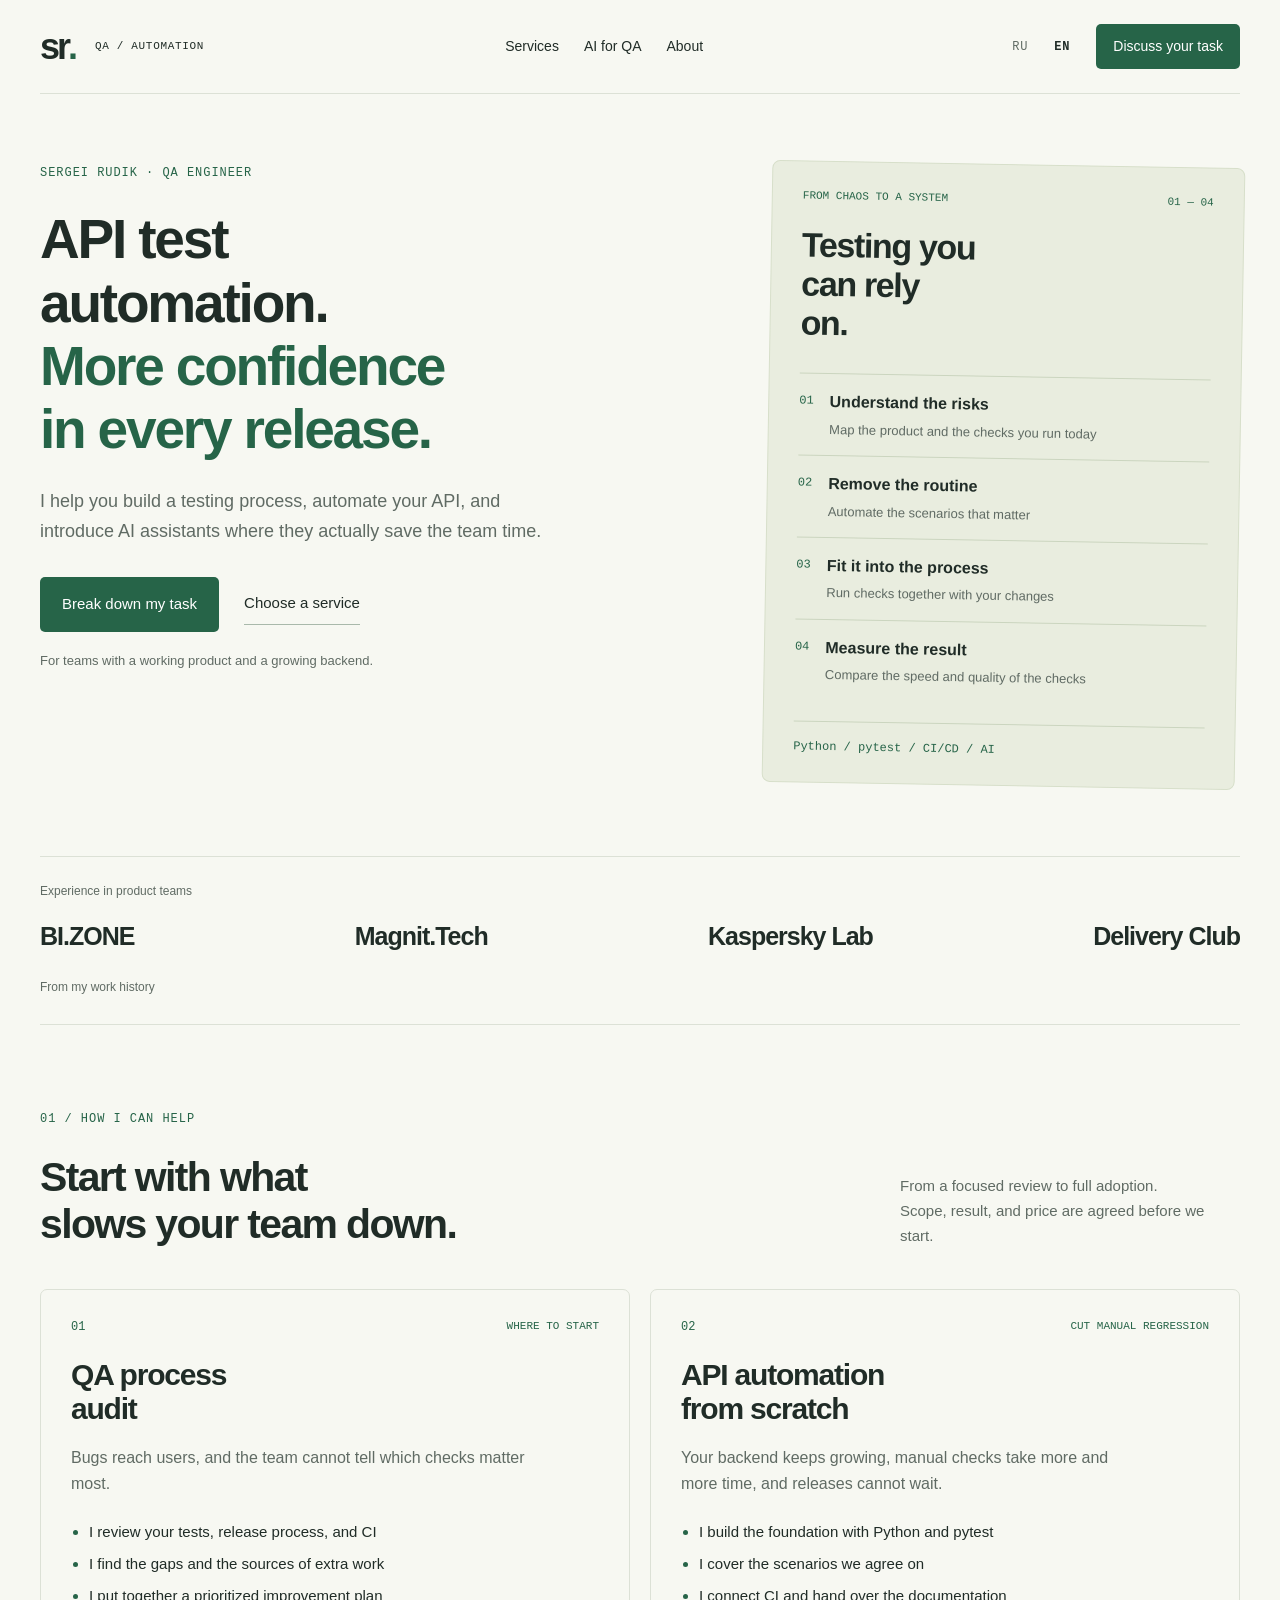
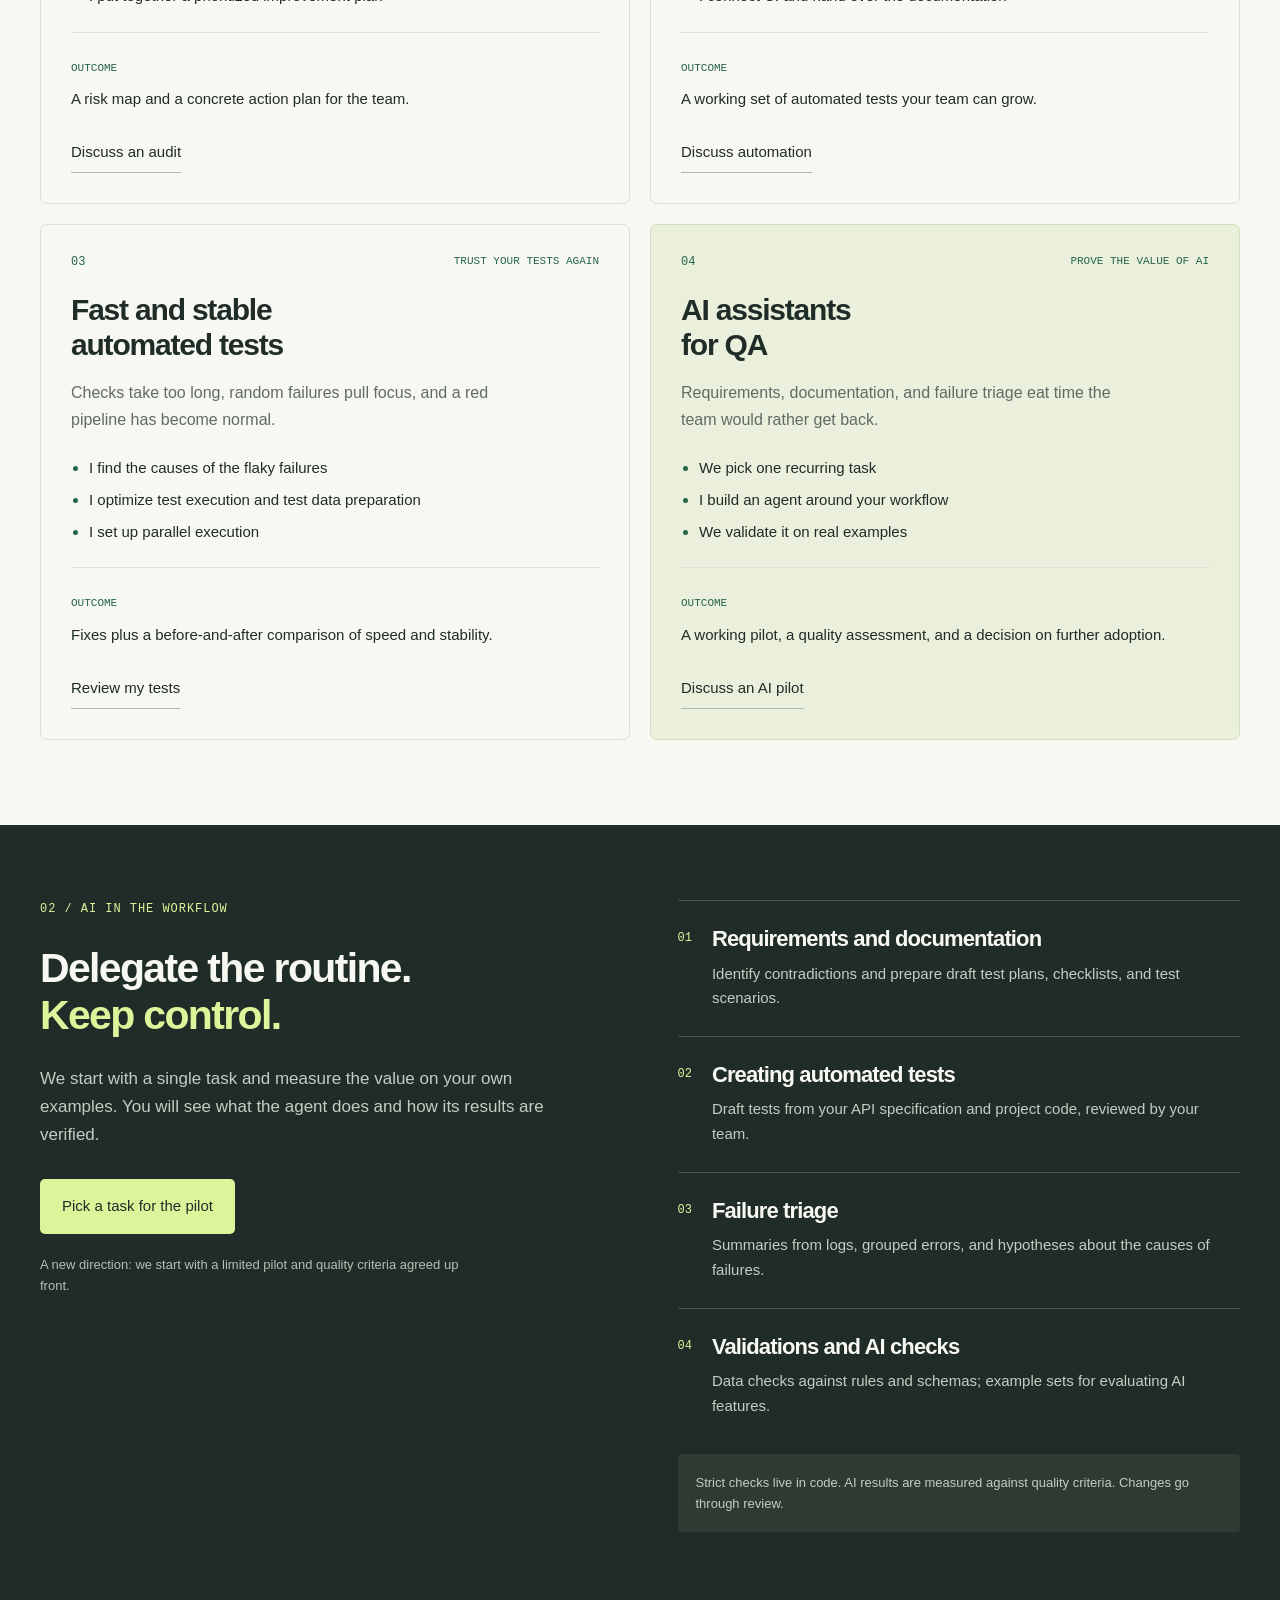
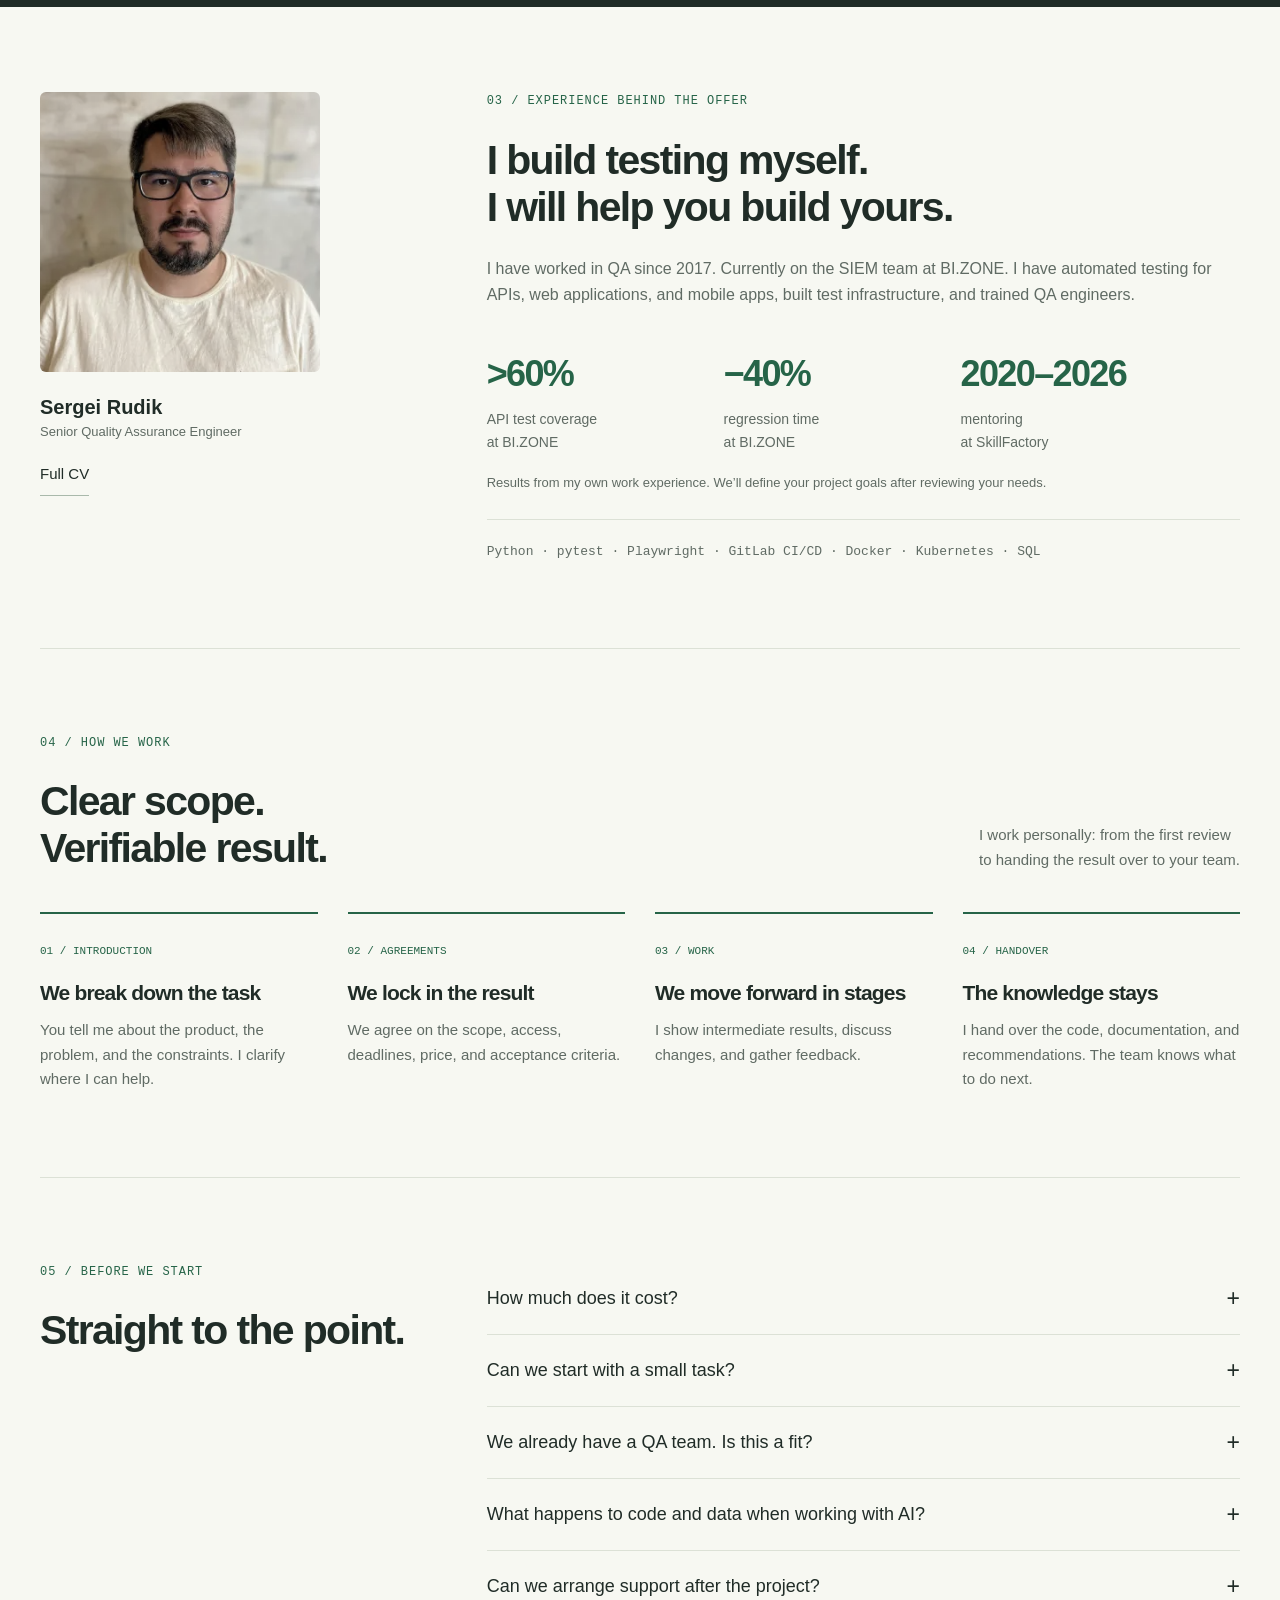
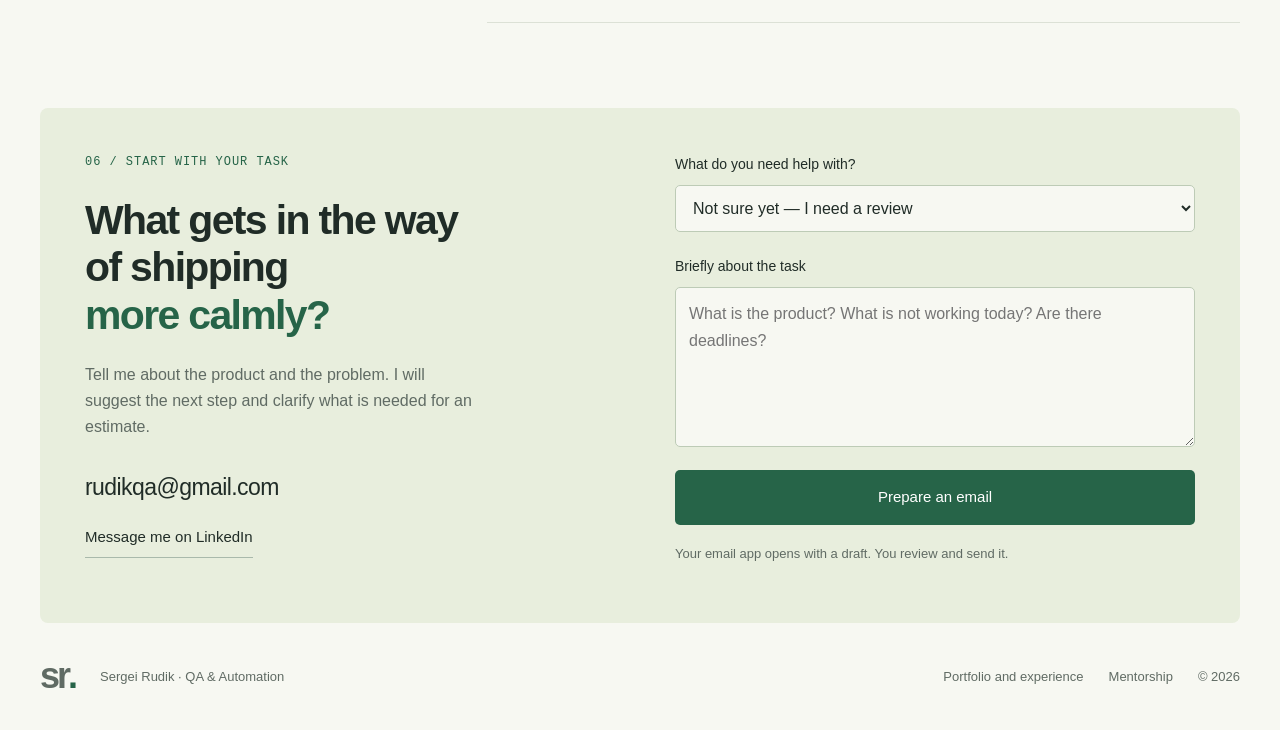
==== commit 4851f27d: "Add multilingual SEO metadata, service schema and sitemaps" ====
--- a/en/index.html
+++ b/en/index.html
@@ -2,38 +2,27 @@
 <html lang="en">
 <head>
 <meta charset="utf-8"><meta name="viewport" content="width=device-width, initial-scale=1">
-<title>QA Testing and Automation Services — Sergei Rudik</title>
-<meta name="description" content="QA audits, Python API automation, stable automated tests, and AI agents for your team. Sergei Rudik — Senior Quality Assurance Engineer.">
+<title>API Test Automation &amp; QA Consulting — Sergei Rudik</title>
+<meta name="description" content="QA audits, Python and pytest API automation, reliable tests, and AI pilots. Work directly with Sergei Rudik on a clear scope and practical outcomes.">
 <meta name="theme-color" content="#f7f8f2"><link rel="canonical" href="https://qa.rudik.dev/en/">
 <link rel="alternate" hreflang="ru" href="https://qa.rudik.dev/"><link rel="alternate" hreflang="en" href="https://qa.rudik.dev/en/"><link rel="alternate" hreflang="x-default" href="https://qa.rudik.dev/">
 <meta property="og:title" content="Less manual regression. More release confidence."><meta property="og:description" content="API automation, testing audits, and AI assistants for QA. Discuss your task with Sergei Rudik."><meta property="og:type" content="website"><meta property="og:url" content="https://qa.rudik.dev/en/"><meta property="og:locale" content="en_US"><meta property="og:locale:alternate" content="ru_RU">
 <link rel="icon" href="data:image/svg+xml,%3Csvg xmlns='http://www.w3.org/2000/svg' viewBox='0 0 64 64'%3E%3Crect width='64' height='64' rx='14' fill='%23266448'/%3E%3Ctext x='10' y='44' font-family='Arial' font-size='34' font-weight='bold' fill='%23dcf59b'%3Esr%3C/text%3E%3C/svg%3E"><link rel="stylesheet" href="../assets/styles.css"><script src="../assets/main.js" defer></script>
-<script>
-(function () {
-  var url = new URL(location.href), valid = function (v) { return v === 'ru' || v === 'en'; };
-  var explicit = url.searchParams.get('lang'), preferred = null;
-  if (valid(explicit)) {
-    preferred = explicit;
-    try { localStorage.setItem('lang', preferred); } catch (_) {}
-    try { document.cookie = 'lang=' + preferred + ';path=/;max-age=31536000;SameSite=Lax' + (location.protocol === 'https:' ? ';Secure' : '') + (/(^|\.)rudik\.dev$/.test(location.hostname) ? ';domain=rudik.dev' : ''); } catch (_) {}
-    url.searchParams.delete('lang');
-    try { history.replaceState(null, '', url.pathname + url.search + url.hash); } catch (_) {}
-  } else {
-    try { var cookie = /(?:^|;\s*)lang=([^;]+)/.exec(document.cookie); if (cookie && valid(cookie[1])) preferred = cookie[1]; } catch (_) {}
-    if (!preferred) { try { var saved = localStorage.getItem('lang'); if (valid(saved)) preferred = saved; } catch (_) {} }
-  }
-  var current = document.documentElement.lang;
-  if (!preferred) preferred = current === 'en' ? 'en' : (/^en(?:-|_|$)/i.test((navigator.languages || [])[0] || navigator.language || '') ? 'en' : 'ru');
-  if (preferred !== current) location.replace((preferred === 'en' ? '/en/' : '/') + url.search + url.hash);
-})();
-</script>
+
+<meta name="robots" content="index,follow,max-image-preview:large">
+<meta name="author" content="Sergei Rudik">
+<meta name="twitter:card" content="summary">
+<meta name="twitter:title" content="API Test Automation &amp; QA Consulting — Sergei Rudik">
+<meta name="twitter:description" content="QA audits, Python and pytest API automation, reliable tests, and AI pilots. Work directly with Sergei Rudik on a clear scope and practical outcomes.">
+<script type="application/ld+json">{"@context":"https://schema.org","@graph":[{"@type":"Person","@id":"https://rudik.dev/#sergei-rudik","name":"Sergei Rudik","url":"https://rudik.dev/","jobTitle":"Senior Quality Assurance Engineer","sameAs":["https://www.linkedin.com/in/sergei-rudik","https://github.com/sergeyrudik","https://medium.com/@rudikqa"]},{"@type":"WebSite","@id":"https://qa.rudik.dev/#website","url":"https://qa.rudik.dev/","name":"QA Services — Sergei Rudik","inLanguage":["ru","en"],"publisher":{"@id":"https://rudik.dev/#sergei-rudik"}},{"@type":"WebPage","@id":"https://qa.rudik.dev/en/#webpage","url":"https://qa.rudik.dev/en/","name":"API Test Automation & QA Consulting — Sergei Rudik","description":"QA audits, Python and pytest API automation, reliable tests, and AI pilots. Work directly with Sergei Rudik on a clear scope and practical outcomes.","inLanguage":"en","isPartOf":{"@id":"https://qa.rudik.dev/#website"},"about":{"@id":"https://rudik.dev/#sergei-rudik"},"mainEntity":{"@type":"ItemList","itemListElement":[{"@type":"ListItem","position":1,"item":{"@id":"https://qa.rudik.dev/en/#offering-1"}},{"@type":"ListItem","position":2,"item":{"@id":"https://qa.rudik.dev/en/#offering-2"}},{"@type":"ListItem","position":3,"item":{"@id":"https://qa.rudik.dev/en/#offering-3"}},{"@type":"ListItem","position":4,"item":{"@id":"https://qa.rudik.dev/en/#offering-4"}}]}},{"@type":"Service","@id":"https://qa.rudik.dev/en/#offering-1","name":"QA process audit","serviceType":"QA process audit","url":"https://qa.rudik.dev/en/#services","provider":{"@id":"https://rudik.dev/#sergei-rudik"},"availableChannel":{"@type":"ServiceChannel","serviceUrl":"https://qa.rudik.dev/en/#contact"}},{"@type":"Service","@id":"https://qa.rudik.dev/en/#offering-2","name":"Python API test automation","serviceType":"Python API test automation","url":"https://qa.rudik.dev/en/#services","provider":{"@id":"https://rudik.dev/#sergei-rudik"},"availableChannel":{"@type":"ServiceChannel","serviceUrl":"https://qa.rudik.dev/en/#contact"}},{"@type":"Service","@id":"https://qa.rudik.dev/en/#offering-3","name":"Automated test stabilization","serviceType":"Automated test stabilization","url":"https://qa.rudik.dev/en/#services","provider":{"@id":"https://rudik.dev/#sergei-rudik"},"availableChannel":{"@type":"ServiceChannel","serviceUrl":"https://qa.rudik.dev/en/#contact"}},{"@type":"Service","@id":"https://qa.rudik.dev/en/#offering-4","name":"AI assistants for QA","serviceType":"AI assistants for QA","url":"https://qa.rudik.dev/en/#services","provider":{"@id":"https://rudik.dev/#sergei-rudik"},"availableChannel":{"@type":"ServiceChannel","serviceUrl":"https://qa.rudik.dev/en/#contact"}}]}</script>
 </head>
 <body>
 <a class="skip" href="#main">Skip to content</a>
-<header class="wrap header"><a class="brand" href="/en/" aria-label="Sergei Rudik — home">sr<span>.</span><small>QA / AUTOMATION</small></a><nav aria-label="Primary"><a href="#services">Services</a><a href="#ai">AI for QA</a><a href="#about">About</a></nav><div class="header-actions"><nav class="lang" aria-label="Language"><a href="/?lang=ru" hreflang="ru" lang="ru">RU</a><a href="/en/?lang=en" hreflang="en" lang="en" aria-current="page">EN</a></nav><a class="button small" href="#contact">Discuss your task</a></div></header>
+<header class="wrap header"><a class="brand" href="/en/" aria-label="Sergei Rudik — home">sr<span>.</span><small>QA / AUTOMATION</small></a><nav aria-label="Primary"><a href="#services">Services</a><a href="#ai">AI for QA</a><a href="#about">About</a></nav><div class="header-actions"><nav class="lang" aria-label="Language"><a href="/" hreflang="ru" lang="ru">RU</a><a href="/en/" hreflang="en" lang="en" aria-current="page">EN</a></nav><a class="button small" href="#contact">Discuss your task</a></div></header>
+<aside class="wrap language-suggestion" aria-label="Language preference" hidden></aside>
 <main id="main">
 <section class="wrap hero">
-<div><p class="eyebrow">SERGEI RUDIK · QA ENGINEER</p><h1>Less manual<br> regression.<br> <span>More confidence<br> in every release.</span></h1><p class="intro">I help you build a testing process, automate your API, and introduce AI assistants where they actually save the team time.</p><div class="actions"><a class="button" href="#contact">Break down my task</a><a class="link" href="#services">Choose a service</a></div><p class="micro">For teams with a working product and a growing backend.</p></div>
+<div><p class="eyebrow">SERGEI RUDIK · QA ENGINEER</p><h1>API test<br> automation.<br> <span>More confidence<br> in every release.</span></h1><p class="intro">I help you build a testing process, automate your API, and introduce AI assistants where they actually save the team time.</p><div class="actions"><a class="button" href="#contact">Break down my task</a><a class="link" href="#services">Choose a service</a></div><p class="micro">For teams with a working product and a growing backend.</p></div>
 <aside class="hero-panel" aria-label="How I work"><div class="panel-top"><span>FROM CHAOS TO A SYSTEM</span><span>01 — 04</span></div><h2>Testing you<br> can rely<br> on.</h2><ol class="pipeline"><li><span>01</span><div><strong>Understand the risks</strong><p>Map the product and the checks you run today</p></div></li><li><span>02</span><div><strong>Remove the routine</strong><p>Automate the scenarios that matter</p></div></li><li><span>03</span><div><strong>Fit it into the process</strong><p>Run checks together with your changes</p></div></li><li><span>04</span><div><strong>Measure the result</strong><p>Compare the speed and quality of the checks</p></div></li></ol><div class="panel-footer">Python / pytest / CI/CD / AI</div></aside>
 </section>
 <div class="wrap credibility"><p>Experience in product teams</p><div><span>BI.ZONE</span><span>Magnit.Tech</span><span>Kaspersky Lab</span><span>Delivery Club</span></div><small>From my work history</small></div>
--- a/assets/styles.css
+++ b/assets/styles.css
@@ -10,3 +10,5 @@
 
 /* Keep language controls usable on touch screens and when text is enlarged. */
 .lang a{display:inline-flex;align-items:center;justify-content:center;min-width:32px;min-height:44px}.header{flex-wrap:wrap}.header-actions{max-width:100%;flex-wrap:wrap}.header-actions .button{white-space:normal}button:disabled{opacity:.6;cursor:not-allowed}
+
+.language-suggestion{font-size:14px;padding-block:12px;border-bottom:1px solid var(--line)}.language-suggestion a{text-decoration:underline;text-underline-offset:3px}.language-suggestion[hidden]{display:none}
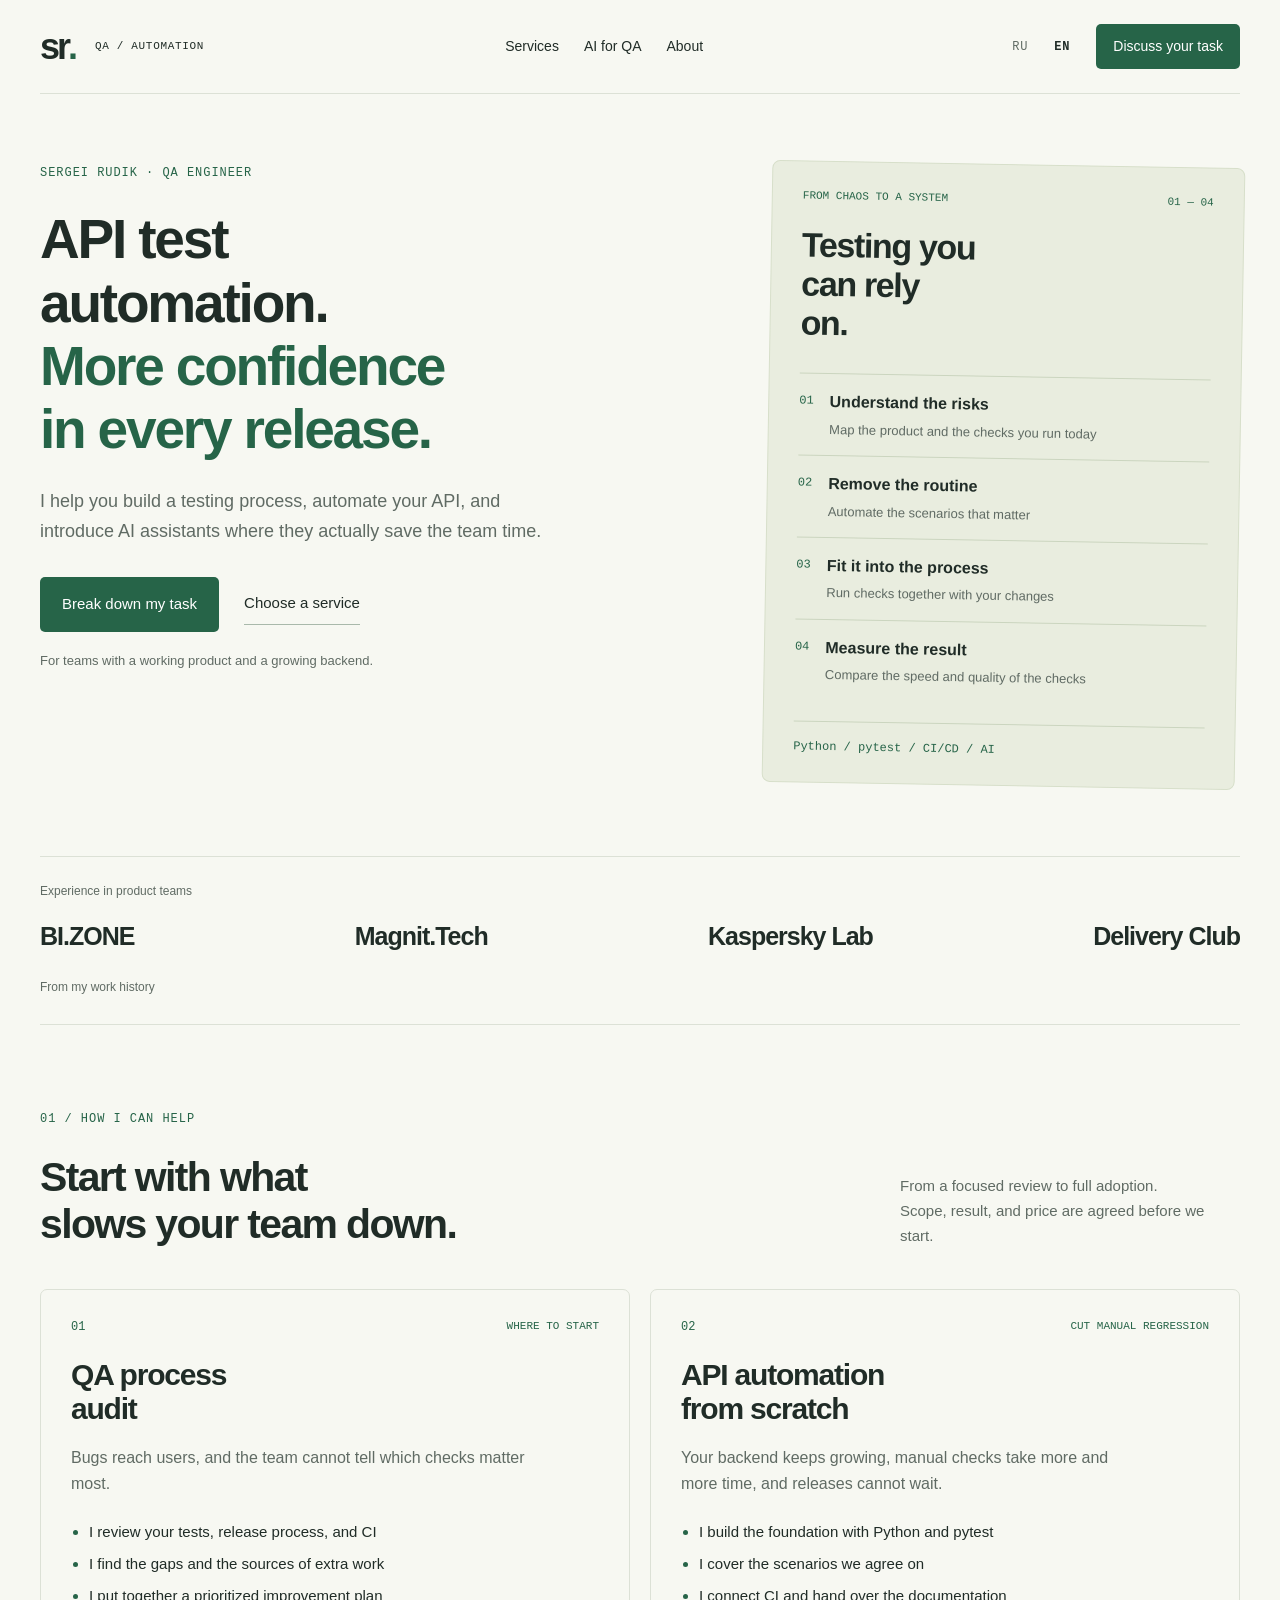
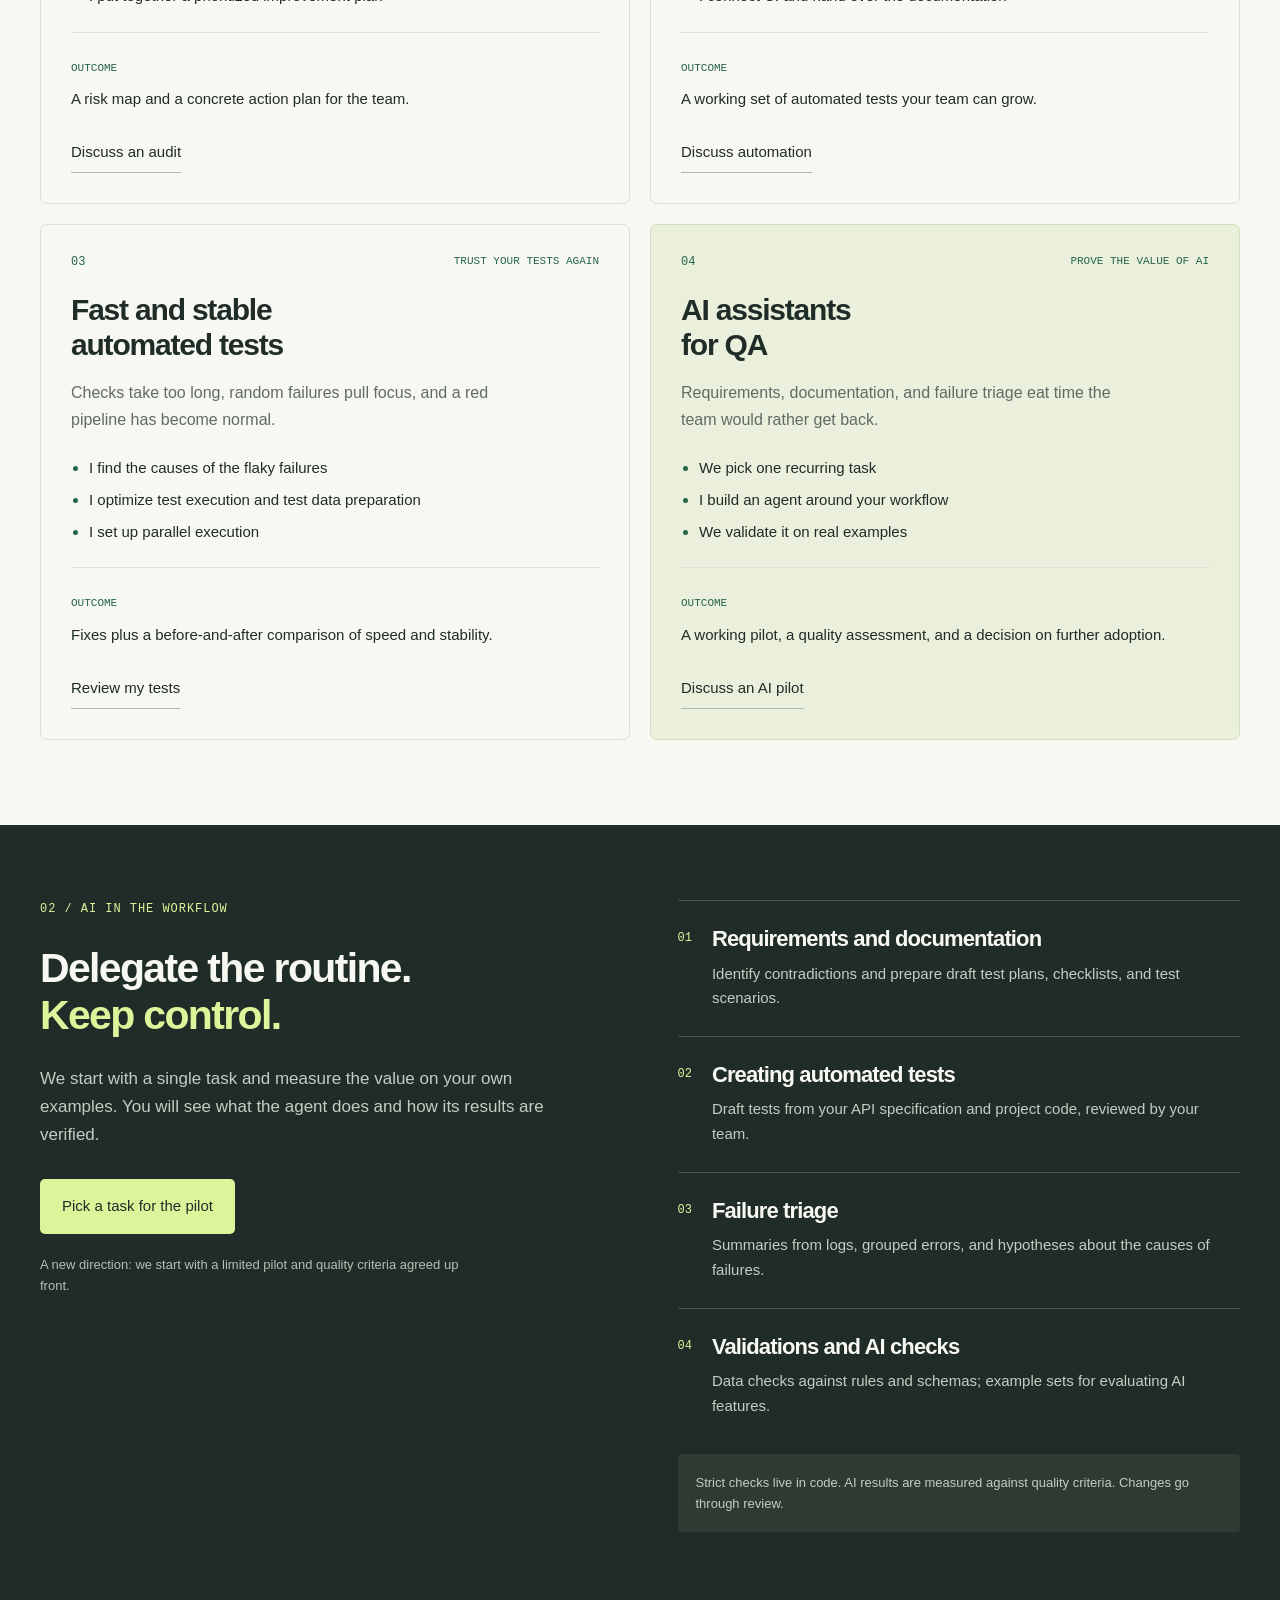
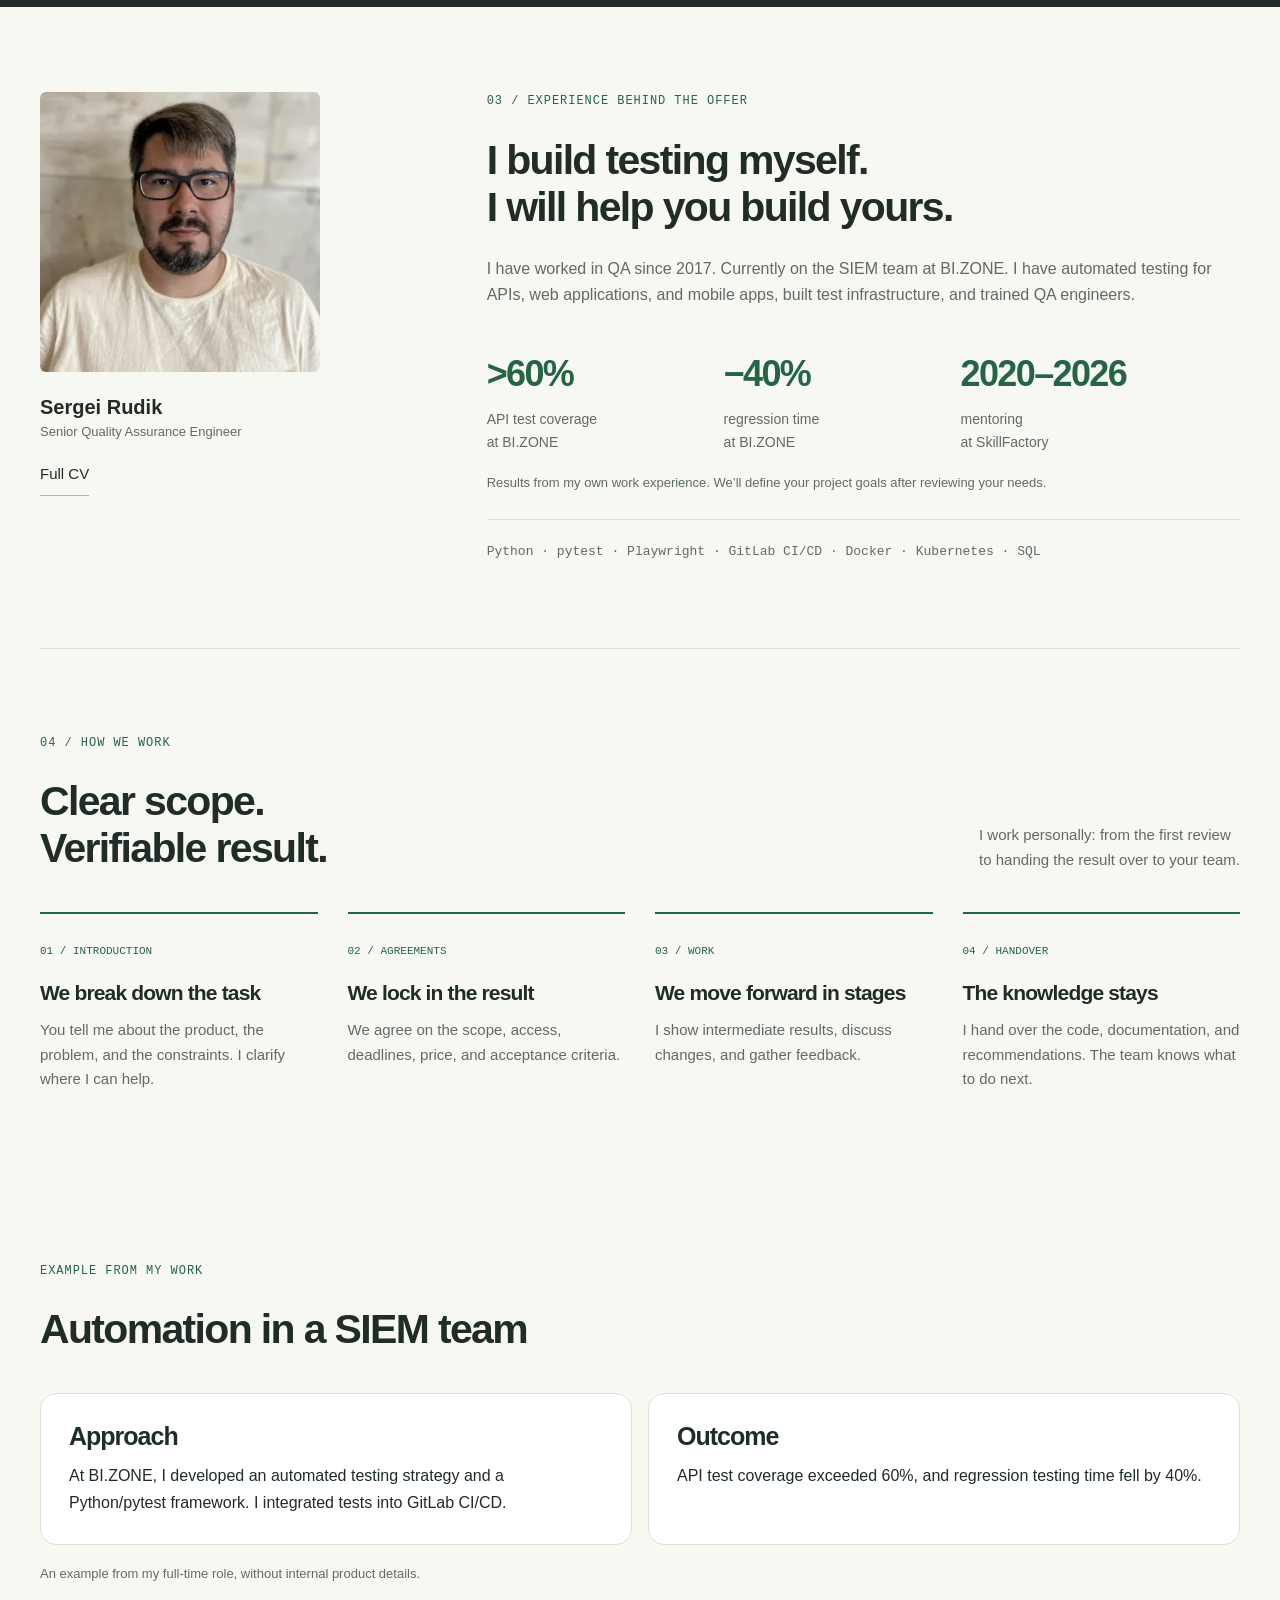
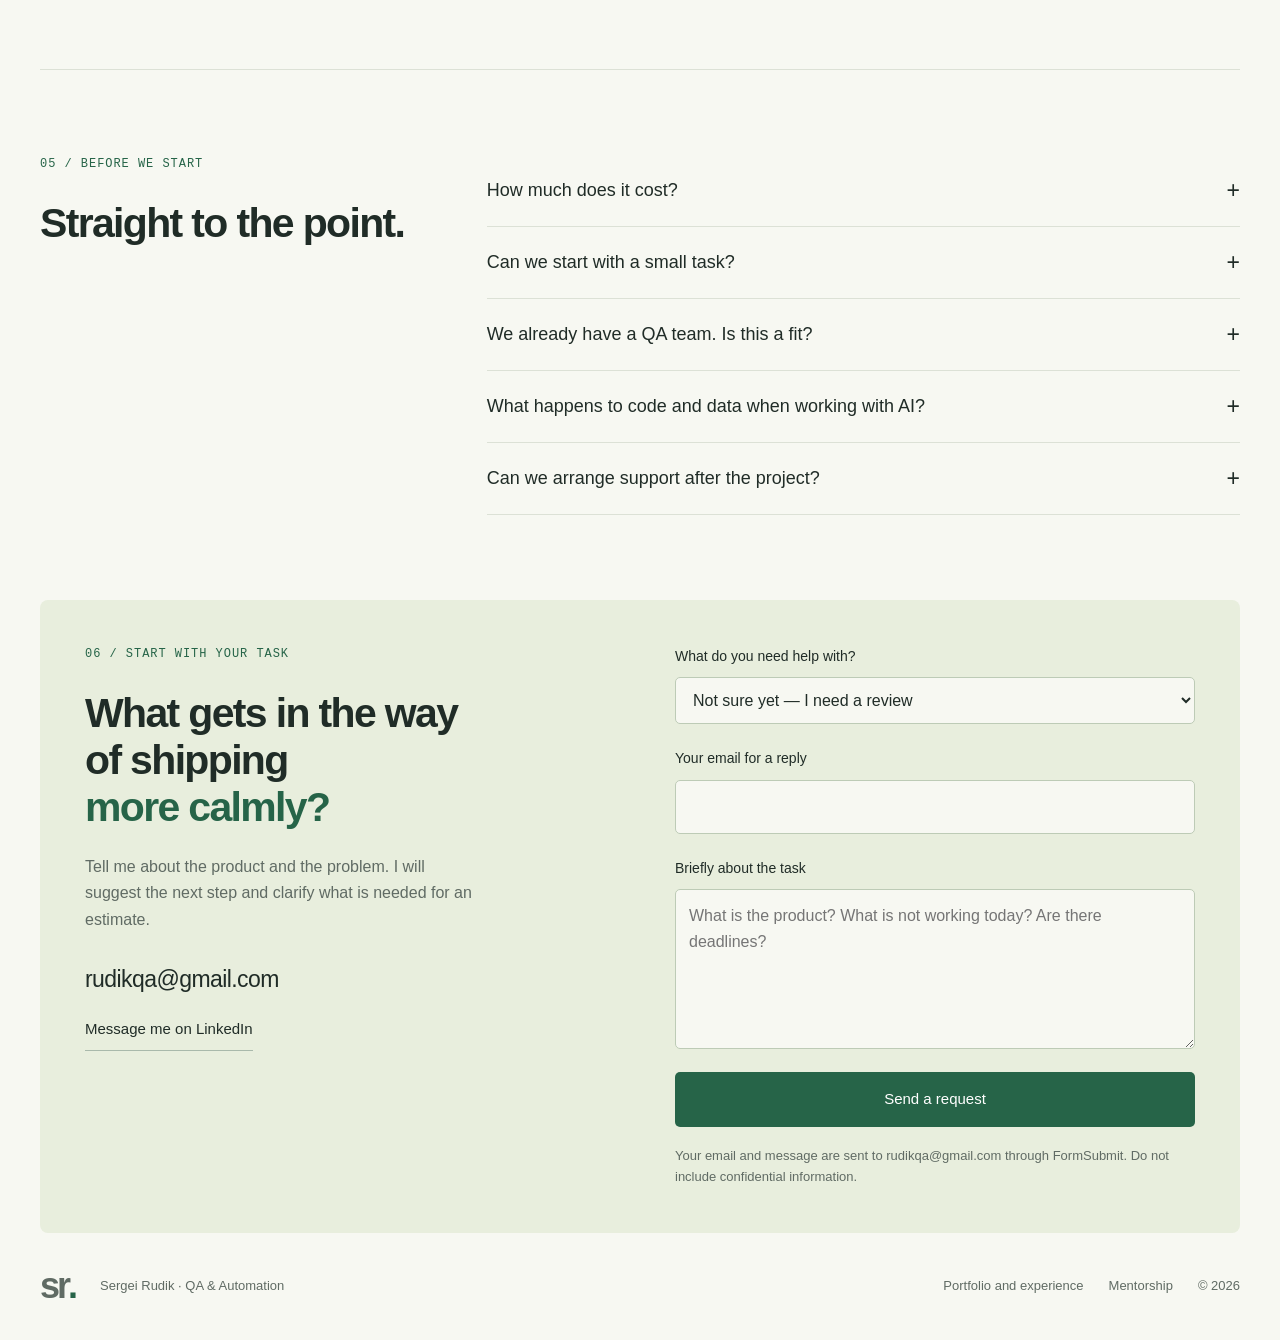
==== commit 9631744b: "Add lead forms and verified case examples" ====
--- a/en/index.html
+++ b/en/index.html
@@ -15,6 +15,8 @@
 <meta name="twitter:title" content="API Test Automation &amp; QA Consulting — Sergei Rudik">
 <meta name="twitter:description" content="QA audits, Python and pytest API automation, reliable tests, and AI pilots. Work directly with Sergei Rudik on a clear scope and practical outcomes.">
 <script type="application/ld+json">{"@context":"https://schema.org","@graph":[{"@type":"Person","@id":"https://rudik.dev/#sergei-rudik","name":"Sergei Rudik","url":"https://rudik.dev/","jobTitle":"Senior Quality Assurance Engineer","sameAs":["https://www.linkedin.com/in/sergei-rudik","https://github.com/sergeyrudik","https://medium.com/@rudikqa"]},{"@type":"WebSite","@id":"https://qa.rudik.dev/#website","url":"https://qa.rudik.dev/","name":"QA Services — Sergei Rudik","inLanguage":["ru","en"],"publisher":{"@id":"https://rudik.dev/#sergei-rudik"}},{"@type":"WebPage","@id":"https://qa.rudik.dev/en/#webpage","url":"https://qa.rudik.dev/en/","name":"API Test Automation & QA Consulting — Sergei Rudik","description":"QA audits, Python and pytest API automation, reliable tests, and AI pilots. Work directly with Sergei Rudik on a clear scope and practical outcomes.","inLanguage":"en","isPartOf":{"@id":"https://qa.rudik.dev/#website"},"about":{"@id":"https://rudik.dev/#sergei-rudik"},"mainEntity":{"@type":"ItemList","itemListElement":[{"@type":"ListItem","position":1,"item":{"@id":"https://qa.rudik.dev/en/#offering-1"}},{"@type":"ListItem","position":2,"item":{"@id":"https://qa.rudik.dev/en/#offering-2"}},{"@type":"ListItem","position":3,"item":{"@id":"https://qa.rudik.dev/en/#offering-3"}},{"@type":"ListItem","position":4,"item":{"@id":"https://qa.rudik.dev/en/#offering-4"}}]}},{"@type":"Service","@id":"https://qa.rudik.dev/en/#offering-1","name":"QA process audit","serviceType":"QA process audit","url":"https://qa.rudik.dev/en/#services","provider":{"@id":"https://rudik.dev/#sergei-rudik"},"availableChannel":{"@type":"ServiceChannel","serviceUrl":"https://qa.rudik.dev/en/#contact"}},{"@type":"Service","@id":"https://qa.rudik.dev/en/#offering-2","name":"Python API test automation","serviceType":"Python API test automation","url":"https://qa.rudik.dev/en/#services","provider":{"@id":"https://rudik.dev/#sergei-rudik"},"availableChannel":{"@type":"ServiceChannel","serviceUrl":"https://qa.rudik.dev/en/#contact"}},{"@type":"Service","@id":"https://qa.rudik.dev/en/#offering-3","name":"Automated test stabilization","serviceType":"Automated test stabilization","url":"https://qa.rudik.dev/en/#services","provider":{"@id":"https://rudik.dev/#sergei-rudik"},"availableChannel":{"@type":"ServiceChannel","serviceUrl":"https://qa.rudik.dev/en/#contact"}},{"@type":"Service","@id":"https://qa.rudik.dev/en/#offering-4","name":"AI assistants for QA","serviceType":"AI assistants for QA","url":"https://qa.rudik.dev/en/#services","provider":{"@id":"https://rudik.dev/#sergei-rudik"},"availableChannel":{"@type":"ServiceChannel","serviceUrl":"https://qa.rudik.dev/en/#contact"}}]}</script>
+<script src="../assets/analytics.js" defer></script>
+<script async src="https://www.googletagmanager.com/gtag/js?id=G-B4XR81HWTY"></script>
 </head>
 <body>
 <a class="skip" href="#main">Skip to content</a>
@@ -36,7 +38,8 @@
 <section class="ai-section" id="ai"><div class="wrap ai-layout"><div><p class="eyebrow">02 / AI IN THE WORKFLOW</p><h2>Delegate the routine.<br> <span>Keep control.</span></h2><p class="intro">We start with a single task and measure the value on your own examples. You will see what the agent does and how its results are verified.</p><a class="button light" href="#contact" data-service="AI pilot for QA">Pick a task for the pilot</a><p class="ai-note">A new direction: we start with a limited pilot and quality criteria agreed up front.</p></div><div class="ai-cases"><article><span>01</span><div><h3>Requirements and documentation</h3><p>Identify contradictions and prepare draft test plans, checklists, and test scenarios.</p></div></article><article><span>02</span><div><h3>Creating automated tests</h3><p>Draft tests from your API specification and project code, reviewed by your team.</p></div></article><article><span>03</span><div><h3>Failure triage</h3><p>Summaries from logs, grouped errors, and hypotheses about the causes of failures.</p></div></article><article><span>04</span><div><h3>Validations and AI checks</h3><p>Data checks against rules and schemas; example sets for evaluating AI features.</p></div></article><p class="ai-rule">Strict checks live in code. AI results are measured against quality criteria. Changes go through review.</p></div></div></section>
 <section class="wrap section about" id="about"><div class="profile"><img src="../assets/profile-800.webp" srcset="../assets/profile-400.webp 400w, ../assets/profile-800.webp 800w" sizes="(max-width: 700px) 100px, 280px" decoding="async" alt="Sergei Rudik" width="640" height="640" loading="lazy"><p>Sergei Rudik<span>Senior Quality Assurance Engineer</span></p><a class="link" href="https://rudik.dev/">Full CV</a></div><div><p class="eyebrow">03 / EXPERIENCE BEHIND THE OFFER</p><h2>I build testing myself.<br> I will help you build yours.</h2><p class="about-copy">I have worked in QA since 2017. Currently on the SIEM team at BI.ZONE. I have automated testing for APIs, web applications, and mobile apps, built test infrastructure, and trained QA engineers.</p><div class="metrics"><article><strong>&gt;60%</strong><p>API test coverage<br> at BI.ZONE</p></article><article><strong>−40%</strong><p>regression time<br> at BI.ZONE</p></article><article><strong>2020–2026</strong><p>mentoring<br> at SkillFactory</p></article></div><p class="micro">Results from my own work experience. We’ll define your project goals after reviewing your needs.</p><div class="tech">Python · pytest · Playwright · GitLab CI/CD · Docker · Kubernetes · SQL</div></div></section>
 <section class="wrap section" id="process"><div class="section-head"><div><p class="eyebrow">04 / HOW WE WORK</p><h2>Clear scope.<br> Verifiable result.</h2></div><p>I work personally: from the first review<br> to handing the result over to your team.</p></div><div class="steps"><article><span>01 / INTRODUCTION</span><h3>We break down the task</h3><p>You tell me about the product, the problem, and the constraints. I clarify where I can help.</p></article><article><span>02 / AGREEMENTS</span><h3>We lock in the result</h3><p>We agree on the scope, access, deadlines, price, and acceptance criteria.</p></article><article><span>03 / WORK</span><h3>We move forward in stages</h3><p>I show intermediate results, discuss changes, and gather feedback.</p></article><article><span>04 / HANDOVER</span><h3>The knowledge stays</h3><p>I hand over the code, documentation, and recommendations. The team knows what to do next.</p></article></div></section>
+<section class="wrap section" id="results"><div class="section-head"><div><p class="eyebrow">EXAMPLE FROM MY WORK</p><h2>Automation in a SIEM team</h2></div></div><div class="case-grid"><article class="case-card"><h3>Approach</h3><p>At BI.ZONE, I developed an automated testing strategy and a Python/pytest framework. I integrated tests into GitLab CI/CD.</p></article><article class="case-card"><h3>Outcome</h3><p>API test coverage exceeded 60%, and regression testing time fell by 40%.</p></article></div><p class="micro">An example from my full-time role, without internal product details.</p></section>
 <section class="wrap section faq"><div><p class="eyebrow">05 / BEFORE WE START</p><h2>Straight to the point.</h2></div><div><details><summary>How much does it cost?</summary><p>The price depends on the scope, the state of the project, and the access we get. After an initial review I propose a scope and an estimate. For an audit or a pilot we can fix a limited scope.</p></details><details><summary>Can we start with a small task?</summary><p>Yes. For example, triaging failing tests, automating one group of API scenarios, or an AI pilot that prepares checklists.</p></details><details><summary>We already have a QA team. Is this a fit?</summary><p>Yes. I can take on a specific part: the architecture of your automated tests, regression speed, CI, or introducing an AI assistant. The result is handed over to your team.</p></details><details><summary>What happens to code and data when working with AI?</summary><p>Before the pilot we agree on the allowed data, the model, and the environment. We choose what may go to external services and what must stay inside your infrastructure.</p></details><details><summary>Can we arrange support after the project?</summary><p>Yes, we discuss the format separately: evolving the tests, consultations for the team, or regular help with releases.</p></details></div></section>
-<section class="wrap contact" id="contact"><div><p class="eyebrow">06 / START WITH YOUR TASK</p><h2>What gets in the way<br> of shipping<br> <span>more calmly?</span></h2><p>Tell me about the product and the problem. I will suggest the next step and clarify what is needed for an estimate.</p><a class="email" href="mailto:rudikqa@gmail.com">rudikqa@gmail.com</a><a class="link" href="https://www.linkedin.com/in/sergei-rudik">Message me on LinkedIn</a></div><form id="brief"><label for="service">What do you need help with?</label><select id="service" name="service"><option>Not sure yet — I need a review</option><option>QA process audit</option><option>API automation</option><option>Automated test stabilization</option><option>AI pilot for QA</option></select><label for="task">Briefly about the task</label><textarea id="task" name="task" rows="5" maxlength="2000" placeholder="What is the product? What is not working today? Are there deadlines?" required></textarea><button class="button" type="submit" disabled>Prepare an email</button><p class="micro">Your email app opens with a draft. You review and send it.</p><p id="form-status" role="status"></p><noscript><p>Write directly to <a href="mailto:rudikqa@gmail.com">rudikqa@gmail.com</a>, mentioning the service and the task.</p></noscript></form></section>
+<section class="wrap contact" id="contact"><div><p class="eyebrow">06 / START WITH YOUR TASK</p><h2>What gets in the way<br> of shipping<br> <span>more calmly?</span></h2><p>Tell me about the product and the problem. I will suggest the next step and clarify what is needed for an estimate.</p><a class="email" href="mailto:rudikqa@gmail.com">rudikqa@gmail.com</a><a class="link" href="https://www.linkedin.com/in/sergei-rudik">Message me on LinkedIn</a></div><form id="brief" action="https://formsubmit.co/rudikqa@gmail.com" method="POST"><input type="hidden" name="_subject" value="QA services — EN inquiry"><input type="hidden" name="_next" value="https://qa.rudik.dev/en/thanks.html"><input type="text" name="_honey" tabindex="-1" autocomplete="off" aria-hidden="true" style="position:absolute;left:-9999px" value=""><label for="service">What do you need help with?</label><select id="service" name="service"><option>Not sure yet — I need a review</option><option>QA process audit</option><option>API automation</option><option>Automated test stabilization</option><option>AI pilot for QA</option></select><label for="email">Your email for a reply</label><input id="email" type="email" name="email" autocomplete="email" maxlength="254" required><label for="task">Briefly about the task</label><textarea id="task" name="task" rows="5" maxlength="2000" placeholder="What is the product? What is not working today? Are there deadlines?" required></textarea><button class="button" type="submit">Send a request</button><p class="micro">Your email and message are sent to rudikqa@gmail.com through <a href="https://formsubmit.co/" target="_blank" rel="noopener noreferrer">FormSubmit</a>. Do not include confidential information.</p></form></section>
 </main><footer class="wrap"><a class="brand" href="https://rudik.dev/">sr<span>.</span></a><p>Sergei Rudik · QA &amp; Automation</p><a href="https://rudik.dev/">Portfolio and experience</a><a href="https://mentor.rudik.dev/en/">Mentorship</a><span>© 2026</span></footer>
 </body></html>
--- a/assets/styles.css
+++ b/assets/styles.css
@@ -1,4 +1,4 @@
-:root{--paper:#f7f8f2;--ink:#202c27;--muted:#606b64;--green:#266448;--lime:#dcf59b;--line:#dce1d6;--mono:ui-monospace,SFMono-Regular,Consolas,monospace}*{box-sizing:border-box}html{scroll-behavior:smooth;scroll-padding-top:24px}body{margin:0;background:var(--paper);color:var(--ink);font-family:-apple-system,BlinkMacSystemFont,"Segoe UI",sans-serif;font-size:16px;line-height:1.65;-webkit-font-smoothing:antialiased}a{color:inherit;text-decoration:none}a:hover{color:var(--green)}a:focus-visible,button:focus-visible,summary:focus-visible,input:focus-visible,select:focus-visible,textarea:focus-visible{outline:3px solid #4d9464;outline-offset:5px}h1,h2,h3,p{margin:0}h1,h2,h3{letter-spacing:-.04em;line-height:1.15;font-weight:600}h1{font-size:clamp(38px,4.3vw,64px)}h2{font-size:clamp(29px,3.2vw,43px)}h3{font-size:25px}h1 span{color:var(--green)}.wrap{width:min(1200px,100% - 80px);margin-inline:auto}.header{display:flex;align-items:center;justify-content:space-between;gap:25px;padding-block:24px;border-bottom:1px solid var(--line)}.brand{font-size:36px;font-weight:750;line-height:1;letter-spacing:-3px;display:flex;align-items:center}.brand>span{color:var(--green)}.brand small{font-family:var(--mono);font-size:11px;font-weight:400;letter-spacing:.06em;margin-left:20px}nav{display:flex;gap:25px;font-size:14px}.button{display:inline-flex;align-items:center;justify-content:center;background:var(--green);color:#fff;border:0;border-radius:5px;padding:15px 22px;font:inherit;font-size:15px;font-weight:500;cursor:pointer;transition:background .2s,transform .2s}.button:hover{color:white;background:#194c34;transform:translateY(-2px)}.button.small{font-size:14px;padding:11px 17px}.hero{display:grid;grid-template-columns:1.4fr 1fr;gap:65px;padding-block:70px}.eyebrow{font:12px/1.6 var(--mono);letter-spacing:.08em;color:var(--green);margin-bottom:25px}.intro{font-size:18px;max-width:530px;color:var(--muted);margin-top:26px}.actions{display:flex;align-items:center;flex-wrap:wrap;gap:25px;margin-top:30px}.link{display:inline-block;border-bottom:1px solid #a9b9ab;padding-block:8px;font-size:15px}.micro{font-size:13px;color:var(--muted);margin-top:18px}.hero-panel{background:#e9eddf;border:1px solid #d7dfca;border-radius:8px;padding:28px 30px;align-self:center;transform:rotate(1deg)}.panel-top{display:flex;justify-content:space-between;gap:15px;font:11px var(--mono);color:var(--green)}.hero-panel h2{font-size:34px;margin-top:24px}.pipeline{padding:0;list-style:none;margin:30px 0 20px}.pipeline li{display:flex;gap:16px;padding:15px 0;border-top:1px solid #cbd5bf}.pipeline li>span{font:12px var(--mono);padding-top:5px;color:var(--green)}.pipeline strong{font-size:16px;font-weight:550}.pipeline p{font-size:13px;color:var(--muted);margin-top:3px}.panel-footer{font:12px var(--mono);border-top:1px solid #cbd5bf;padding-top:18px;color:var(--green)}.credibility{border-block:1px solid var(--line);padding-block:25px}.credibility p,.credibility small{font-size:12px;color:var(--muted)}.credibility>div{display:flex;flex-wrap:wrap;justify-content:space-between;gap:20px;margin:15px 0}.credibility>div span{font-size:25px;font-weight:600;letter-spacing:-.04em}.section{padding-block:85px}.section-head{display:flex;justify-content:space-between;align-items:flex-end;gap:35px;margin-bottom:40px}.section-head>p{max-width:340px;color:var(--muted);font-size:15px}.service-grid{display:grid;grid-template-columns:1fr 1fr;gap:20px}.service{border:1px solid var(--line);border-radius:7px;padding:30px;display:flex;flex-direction:column}.card-top{display:flex;justify-content:space-between;gap:14px;font:12px var(--mono);color:var(--green);margin-bottom:24px}.tag{font-size:11px;text-align:right}.service h3{font-size:30px;margin-bottom:18px}.service>p{color:var(--muted);max-width:460px}.service ul{padding-left:18px;margin:23px 0;font-size:15px}.service li+li{margin-top:7px}.service li::marker{color:var(--green)}.deliverable{border-top:1px solid var(--line);padding-top:20px;margin-top:auto}.deliverable>span{font:11px var(--mono);color:var(--green)}.deliverable p{margin-top:8px;font-size:15px}.service>.link{align-self:flex-start;margin-top:20px}.service.accent{background:#eaf0dc;border-color:#d2dfbc}.ai-section{background:var(--ink);color:var(--paper);padding-block:75px}.ai-layout{display:grid;grid-template-columns:1fr 1fr;gap:75px}.ai-section .eyebrow,.ai-section h2 span{color:var(--lime)}.ai-section .intro{color:#c4cdc3;font-size:17px}.button.light{background:var(--lime);color:var(--ink);margin-top:30px}.button.light:hover{background:#c9e780}.ai-note{font-size:13px;color:#b4bfb4;max-width:430px;margin-top:20px}.ai-cases article{display:flex;gap:20px;padding:25px 0;border-top:1px solid #465249}.ai-cases article>span{font:12px var(--mono);color:var(--lime);padding-top:5px}.ai-cases h3{font-size:22px}.ai-cases p{color:#c4cdc3;font-size:15px;margin-top:10px}.ai-cases .ai-rule{font-size:13px;background:#2d3b32;border-radius:4px;padding:18px}.about{display:grid;grid-template-columns:1fr 2fr;gap:70px;border-bottom:1px solid var(--line)}.profile img{display:block;width:100%;max-width:280px;height:auto;aspect-ratio:1;object-fit:cover;border-radius:6px;filter:saturate(.6)}.profile>p{font-size:20px;line-height:1.5;margin-top:20px;font-weight:600}.profile span{display:block;font-size:13px;color:var(--muted);font-weight:400}.profile .link{margin-top:12px}.about-copy{color:var(--muted);margin-top:25px}.metrics{display:grid;grid-template-columns:1fr 1fr 1.3fr;gap:22px;margin-top:35px}.metrics strong{font-size:36px;font-weight:550;letter-spacing:-.045em;color:var(--green)}.metrics p{font-size:14px;color:var(--muted);margin-top:5px}.tech{font:13px/1.8 var(--mono);border-top:1px solid var(--line);padding-top:20px;margin-top:25px;color:var(--muted)}.steps{display:grid;grid-template-columns:repeat(4,1fr);gap:30px}.steps article{border-top:2px solid var(--green);padding-top:22px}.steps span{font:11px var(--mono);color:var(--green)}.steps h3{font-size:21px;margin-top:18px}.steps p{font-size:15px;color:var(--muted);margin-top:13px}.faq{display:grid;grid-template-columns:1fr 2fr;gap:70px;border-top:1px solid var(--line)}details{border-bottom:1px solid var(--line)}summary{cursor:pointer;list-style:none;font-size:18px;line-height:1.5;padding:22px 30px 22px 0;position:relative}summary::-webkit-details-marker{display:none}summary::after{content:'+';position:absolute;right:0;font-size:23px;font-weight:400;top:18px}details[open] summary::after{content:'−'}details>p{padding-bottom:25px;color:var(--muted);font-size:15px}.contact{background:#e8eedd;border-radius:8px;padding:45px;display:grid;grid-template-columns:1fr 1fr;gap:70px}.contact h2 span{color:var(--green)}.contact>div>p:not(.eyebrow){margin-top:23px;color:var(--muted);max-width:400px}.email{display:block;font-size:23px;margin-top:28px;letter-spacing:-.025em}.contact .link{margin-top:10px}form{align-self:center}label{display:block;font-size:14px;margin-bottom:9px}select,textarea{display:block;width:100%;background:var(--paper);border:1px solid #bdcbb6;border-radius:5px;padding:13px;color:var(--ink);font:inherit;font-size:16px;margin-bottom:23px}textarea{resize:vertical;min-height:140px}form .button{width:100%}#form-status{font-size:14px;color:var(--green);margin-top:14px}footer{display:flex;align-items:center;gap:25px;padding-block:35px;font-size:13px;color:var(--muted)}footer>a:nth-of-type(2){margin-left:auto}.skip{position:fixed;z-index:10;top:10px;left:10px;background:var(--ink);color:white;padding:10px 20px;transform:translateY(-150%)}.skip:focus{transform:translateY(0);color:white}::selection{background:var(--lime);color:var(--ink)}
+:root{--paper:#f7f8f2;--ink:#202c27;--muted:#606b64;--green:#266448;--lime:#dcf59b;--line:#dce1d6;--mono:ui-monospace,SFMono-Regular,Consolas,monospace}*{box-sizing:border-box}html{scroll-behavior:smooth;scroll-padding-top:24px}body{margin:0;background:var(--paper);color:var(--ink);font-family:-apple-system,BlinkMacSystemFont,"Segoe UI",sans-serif;font-size:16px;line-height:1.65;-webkit-font-smoothing:antialiased}a{color:inherit;text-decoration:none}a:hover{color:var(--green)}a:focus-visible,button:focus-visible,summary:focus-visible,input:focus-visible,select:focus-visible,textarea:focus-visible{outline:3px solid #4d9464;outline-offset:5px}h1,h2,h3,p{margin:0}h1,h2,h3{letter-spacing:-.04em;line-height:1.15;font-weight:600}h1{font-size:clamp(38px,4.3vw,64px)}h2{font-size:clamp(29px,3.2vw,43px)}h3{font-size:25px}h1 span{color:var(--green)}.wrap{width:min(1200px,100% - 80px);margin-inline:auto}.header{display:flex;align-items:center;justify-content:space-between;gap:25px;padding-block:24px;border-bottom:1px solid var(--line)}.brand{font-size:36px;font-weight:750;line-height:1;letter-spacing:-3px;display:flex;align-items:center}.brand>span{color:var(--green)}.brand small{font-family:var(--mono);font-size:11px;font-weight:400;letter-spacing:.06em;margin-left:20px}nav{display:flex;gap:25px;font-size:14px}.button{display:inline-flex;align-items:center;justify-content:center;background:var(--green);color:#fff;border:0;border-radius:5px;padding:15px 22px;font:inherit;font-size:15px;font-weight:500;cursor:pointer;transition:background .2s,transform .2s}.button:hover{color:white;background:#194c34;transform:translateY(-2px)}.button.small{font-size:14px;padding:11px 17px}.hero{display:grid;grid-template-columns:1.4fr 1fr;gap:65px;padding-block:70px}.eyebrow{font:12px/1.6 var(--mono);letter-spacing:.08em;color:var(--green);margin-bottom:25px}.intro{font-size:18px;max-width:530px;color:var(--muted);margin-top:26px}.actions{display:flex;align-items:center;flex-wrap:wrap;gap:25px;margin-top:30px}.link{display:inline-block;border-bottom:1px solid #a9b9ab;padding-block:8px;font-size:15px}.micro{font-size:13px;color:var(--muted);margin-top:18px}.hero-panel{background:#e9eddf;border:1px solid #d7dfca;border-radius:8px;padding:28px 30px;align-self:center;transform:rotate(1deg)}.panel-top{display:flex;justify-content:space-between;gap:15px;font:11px var(--mono);color:var(--green)}.hero-panel h2{font-size:34px;margin-top:24px}.pipeline{padding:0;list-style:none;margin:30px 0 20px}.pipeline li{display:flex;gap:16px;padding:15px 0;border-top:1px solid #cbd5bf}.pipeline li>span{font:12px var(--mono);padding-top:5px;color:var(--green)}.pipeline strong{font-size:16px;font-weight:550}.pipeline p{font-size:13px;color:var(--muted);margin-top:3px}.panel-footer{font:12px var(--mono);border-top:1px solid #cbd5bf;padding-top:18px;color:var(--green)}.credibility{border-block:1px solid var(--line);padding-block:25px}.credibility p,.credibility small{font-size:12px;color:var(--muted)}.credibility>div{display:flex;flex-wrap:wrap;justify-content:space-between;gap:20px;margin:15px 0}.credibility>div span{font-size:25px;font-weight:600;letter-spacing:-.04em}.section{padding-block:85px}.section-head{display:flex;justify-content:space-between;align-items:flex-end;gap:35px;margin-bottom:40px}.section-head>p{max-width:340px;color:var(--muted);font-size:15px}.service-grid{display:grid;grid-template-columns:1fr 1fr;gap:20px}.service{border:1px solid var(--line);border-radius:7px;padding:30px;display:flex;flex-direction:column}.card-top{display:flex;justify-content:space-between;gap:14px;font:12px var(--mono);color:var(--green);margin-bottom:24px}.tag{font-size:11px;text-align:right}.service h3{font-size:30px;margin-bottom:18px}.service>p{color:var(--muted);max-width:460px}.service ul{padding-left:18px;margin:23px 0;font-size:15px}.service li+li{margin-top:7px}.service li::marker{color:var(--green)}.deliverable{border-top:1px solid var(--line);padding-top:20px;margin-top:auto}.deliverable>span{font:11px var(--mono);color:var(--green)}.deliverable p{margin-top:8px;font-size:15px}.service>.link{align-self:flex-start;margin-top:20px}.service.accent{background:#eaf0dc;border-color:#d2dfbc}.ai-section{background:var(--ink);color:var(--paper);padding-block:75px}.ai-layout{display:grid;grid-template-columns:1fr 1fr;gap:75px}.ai-section .eyebrow,.ai-section h2 span{color:var(--lime)}.ai-section .intro{color:#c4cdc3;font-size:17px}.button.light{background:var(--lime);color:var(--ink);margin-top:30px}.button.light:hover{background:#c9e780}.ai-note{font-size:13px;color:#b4bfb4;max-width:430px;margin-top:20px}.ai-cases article{display:flex;gap:20px;padding:25px 0;border-top:1px solid #465249}.ai-cases article>span{font:12px var(--mono);color:var(--lime);padding-top:5px}.ai-cases h3{font-size:22px}.ai-cases p{color:#c4cdc3;font-size:15px;margin-top:10px}.ai-cases .ai-rule{font-size:13px;background:#2d3b32;border-radius:4px;padding:18px}.about{display:grid;grid-template-columns:1fr 2fr;gap:70px;border-bottom:1px solid var(--line)}.profile img{display:block;width:100%;max-width:280px;height:auto;aspect-ratio:1;object-fit:cover;border-radius:6px;filter:saturate(.6)}.profile>p{font-size:20px;line-height:1.5;margin-top:20px;font-weight:600}.profile span{display:block;font-size:13px;color:var(--muted);font-weight:400}.profile .link{margin-top:12px}.about-copy{color:var(--muted);margin-top:25px}.metrics{display:grid;grid-template-columns:1fr 1fr 1.3fr;gap:22px;margin-top:35px}.metrics strong{font-size:36px;font-weight:550;letter-spacing:-.045em;color:var(--green)}.metrics p{font-size:14px;color:var(--muted);margin-top:5px}.tech{font:13px/1.8 var(--mono);border-top:1px solid var(--line);padding-top:20px;margin-top:25px;color:var(--muted)}.steps{display:grid;grid-template-columns:repeat(4,1fr);gap:30px}.steps article{border-top:2px solid var(--green);padding-top:22px}.steps span{font:11px var(--mono);color:var(--green)}.steps h3{font-size:21px;margin-top:18px}.steps p{font-size:15px;color:var(--muted);margin-top:13px}.faq{display:grid;grid-template-columns:1fr 2fr;gap:70px;border-top:1px solid var(--line)}details{border-bottom:1px solid var(--line)}summary{cursor:pointer;list-style:none;font-size:18px;line-height:1.5;padding:22px 30px 22px 0;position:relative}summary::-webkit-details-marker{display:none}summary::after{content:'+';position:absolute;right:0;font-size:23px;font-weight:400;top:18px}details[open] summary::after{content:'−'}details>p{padding-bottom:25px;color:var(--muted);font-size:15px}.contact{background:#e8eedd;border-radius:8px;padding:45px;display:grid;grid-template-columns:1fr 1fr;gap:70px}.contact h2 span{color:var(--green)}.contact>div>p:not(.eyebrow){margin-top:23px;color:var(--muted);max-width:400px}.email{display:block;font-size:23px;margin-top:28px;letter-spacing:-.025em}.contact .link{margin-top:10px}form{align-self:center}label{display:block;font-size:14px;margin-bottom:9px}select,textarea,input[type=email]{display:block;width:100%;background:var(--paper);border:1px solid #bdcbb6;border-radius:5px;padding:13px;color:var(--ink);font:inherit;font-size:16px;margin-bottom:23px}textarea{resize:vertical;min-height:140px}form .button{width:100%}#form-status{font-size:14px;color:var(--green);margin-top:14px}footer{display:flex;align-items:center;gap:25px;padding-block:35px;font-size:13px;color:var(--muted)}footer>a:nth-of-type(2){margin-left:auto}.skip{position:fixed;z-index:10;top:10px;left:10px;background:var(--ink);color:white;padding:10px 20px;transform:translateY(-150%)}.skip:focus{transform:translateY(0);color:white}::selection{background:var(--lime);color:var(--ink)}
 @media(max-width:1000px){.wrap{width:calc(100% - 48px)}.brand small{display:none}.hero{gap:35px}.hero-panel{padding:24px}.hero-panel h2{font-size:29px}.ai-layout,.about,.faq,.contact{gap:35px}.metrics{gap:12px}.metrics strong{font-size:28px}.steps{grid-template-columns:1fr 1fr}.contact{padding:30px}}
 @media(max-width:700px){.wrap{width:calc(100% - 36px)}.header{gap:12px;padding-block:18px}nav{display:none}.hero{grid-template-columns:1fr;padding-block:40px;gap:35px}h1{font-size:clamp(35px,7.8vw,52px)}.intro{font-size:17px}.hero-panel{transform:none}.hero-panel h2 br{display:none}.hero-panel h2{font-size:29px}.pipeline{display:grid;grid-template-columns:1fr 1fr;gap:0 15px}.pipeline li{gap:9px}.pipeline strong{font-size:14px}.pipeline p{font-size:13px}.panel-top{font-size:10px}.credibility>div{justify-content:flex-start;gap:12px 25px}.credibility>div span{font-size:21px}.section{padding-block:50px}.section-head{display:block;margin-bottom:27px}.section-head>p{margin-top:20px}.section-head>p br{display:none}.service-grid,.ai-layout,.about,.faq,.contact{grid-template-columns:1fr}.service{padding:25px}.ai-section{padding-block:45px}.ai-layout{gap:30px}.about{gap:35px}.profile{display:grid;grid-template-columns:100px 1fr;gap:0 20px;align-items:center}.profile img{grid-row:1/3}.profile>p{margin-top:0}.profile .link{justify-self:start;margin-top:0}.metrics{gap:13px}.metrics strong{font-size:27px}.metrics p{font-size:12px}.steps{gap:28px 20px}.steps h3{font-size:20px}.steps p{font-size:14px}.faq{gap:10px}.contact{padding:27px;gap:35px}.contact h2 br{display:none}.email{font-size:22px}footer{flex-wrap:wrap;gap:16px;font-size:12px}footer>a:nth-of-type(2){margin-left:0}footer>span{margin-left:auto}.eyebrow{margin-bottom:18px;font-size:11px}}
 @media(prefers-reduced-motion:reduce){html{scroll-behavior:auto}*{transition:none!important}}
@@ -12,3 +12,6 @@
 .lang a{display:inline-flex;align-items:center;justify-content:center;min-width:32px;min-height:44px}.header{flex-wrap:wrap}.header-actions{max-width:100%;flex-wrap:wrap}.header-actions .button{white-space:normal}button:disabled{opacity:.6;cursor:not-allowed}
 
 .language-suggestion{font-size:14px;padding-block:12px;border-bottom:1px solid var(--line)}.language-suggestion a{text-decoration:underline;text-underline-offset:3px}.language-suggestion[hidden]{display:none}
+
+/* Case studies and lead form */
+.case-grid{display:grid;grid-template-columns:repeat(2,minmax(0,1fr));gap:16px}.case-card{border:1px solid var(--line);border-radius:16px;padding:28px;background:var(--surface,#fff)}.case-card h3{margin:0 0 12px}.case-card p{margin:0;line-height:1.65}.contact input[type=email]{width:100%}@media(max-width:700px){.case-grid{grid-template-columns:1fr}}
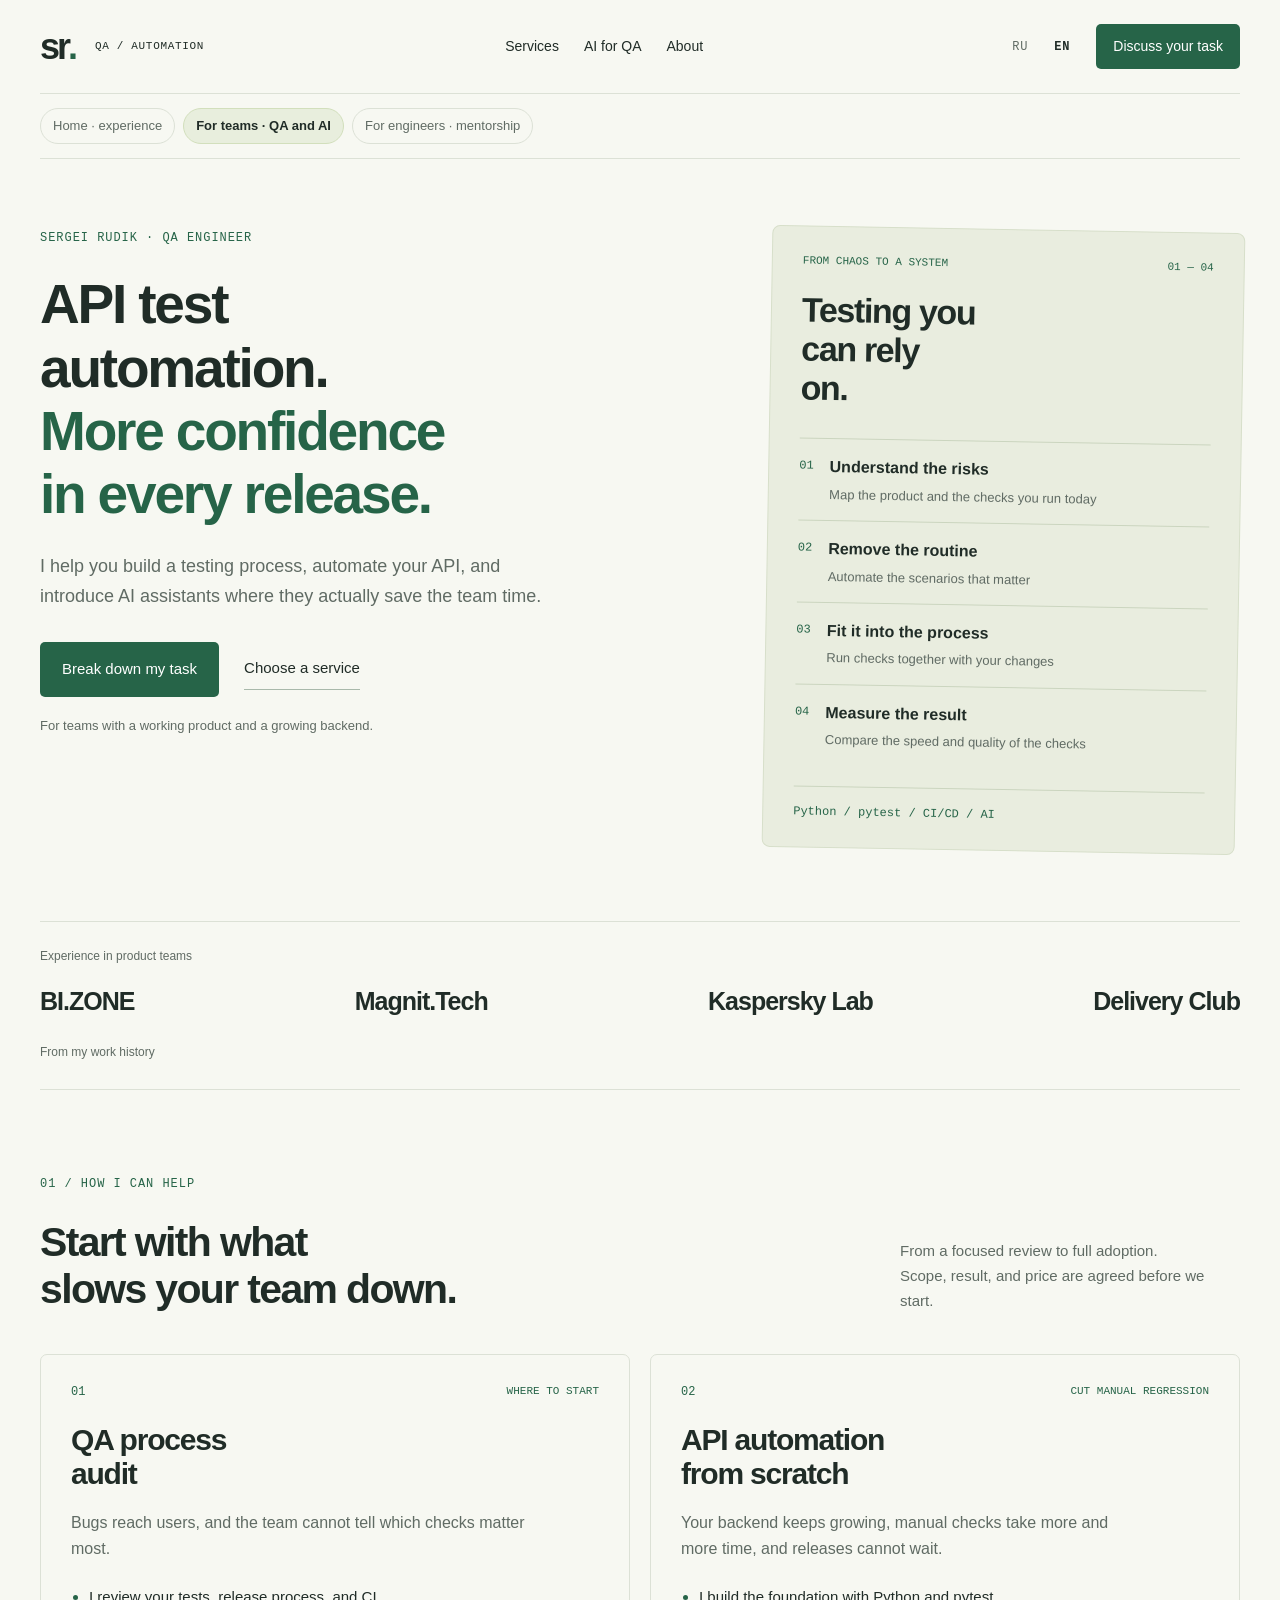
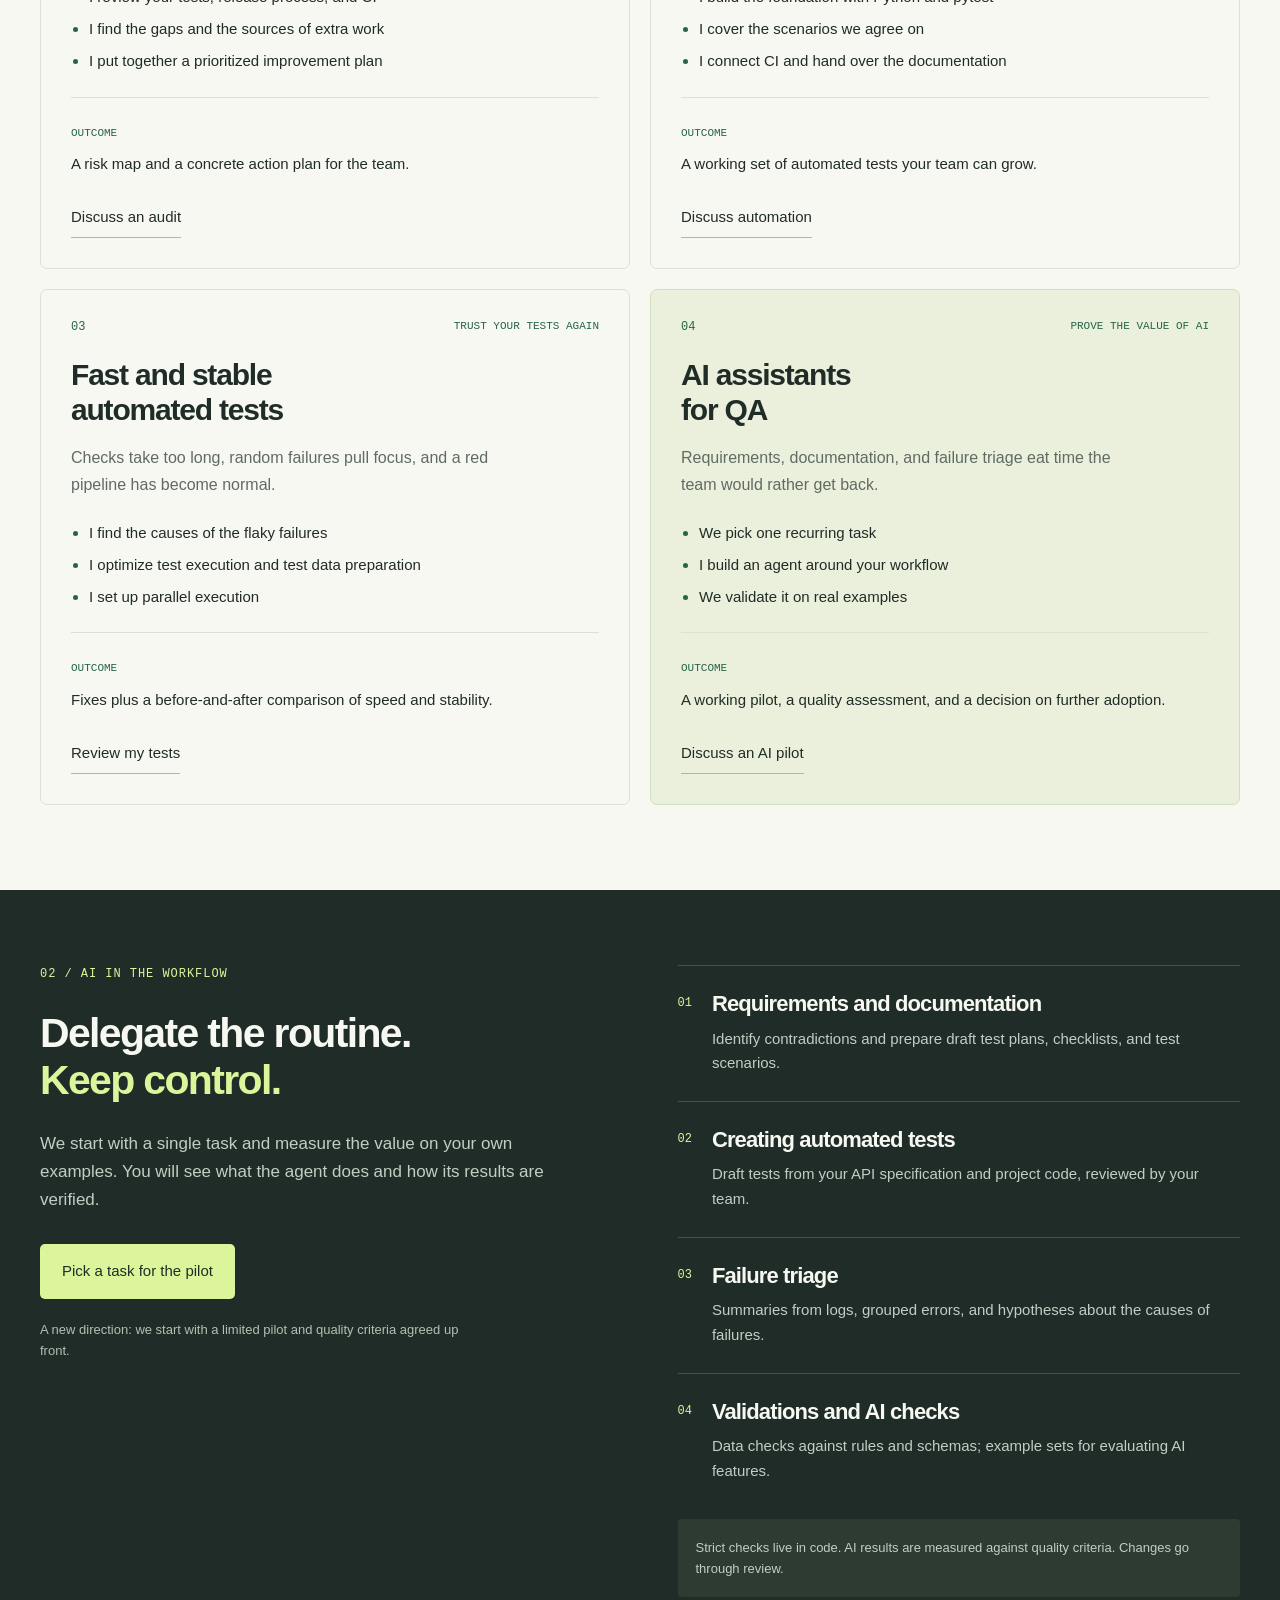
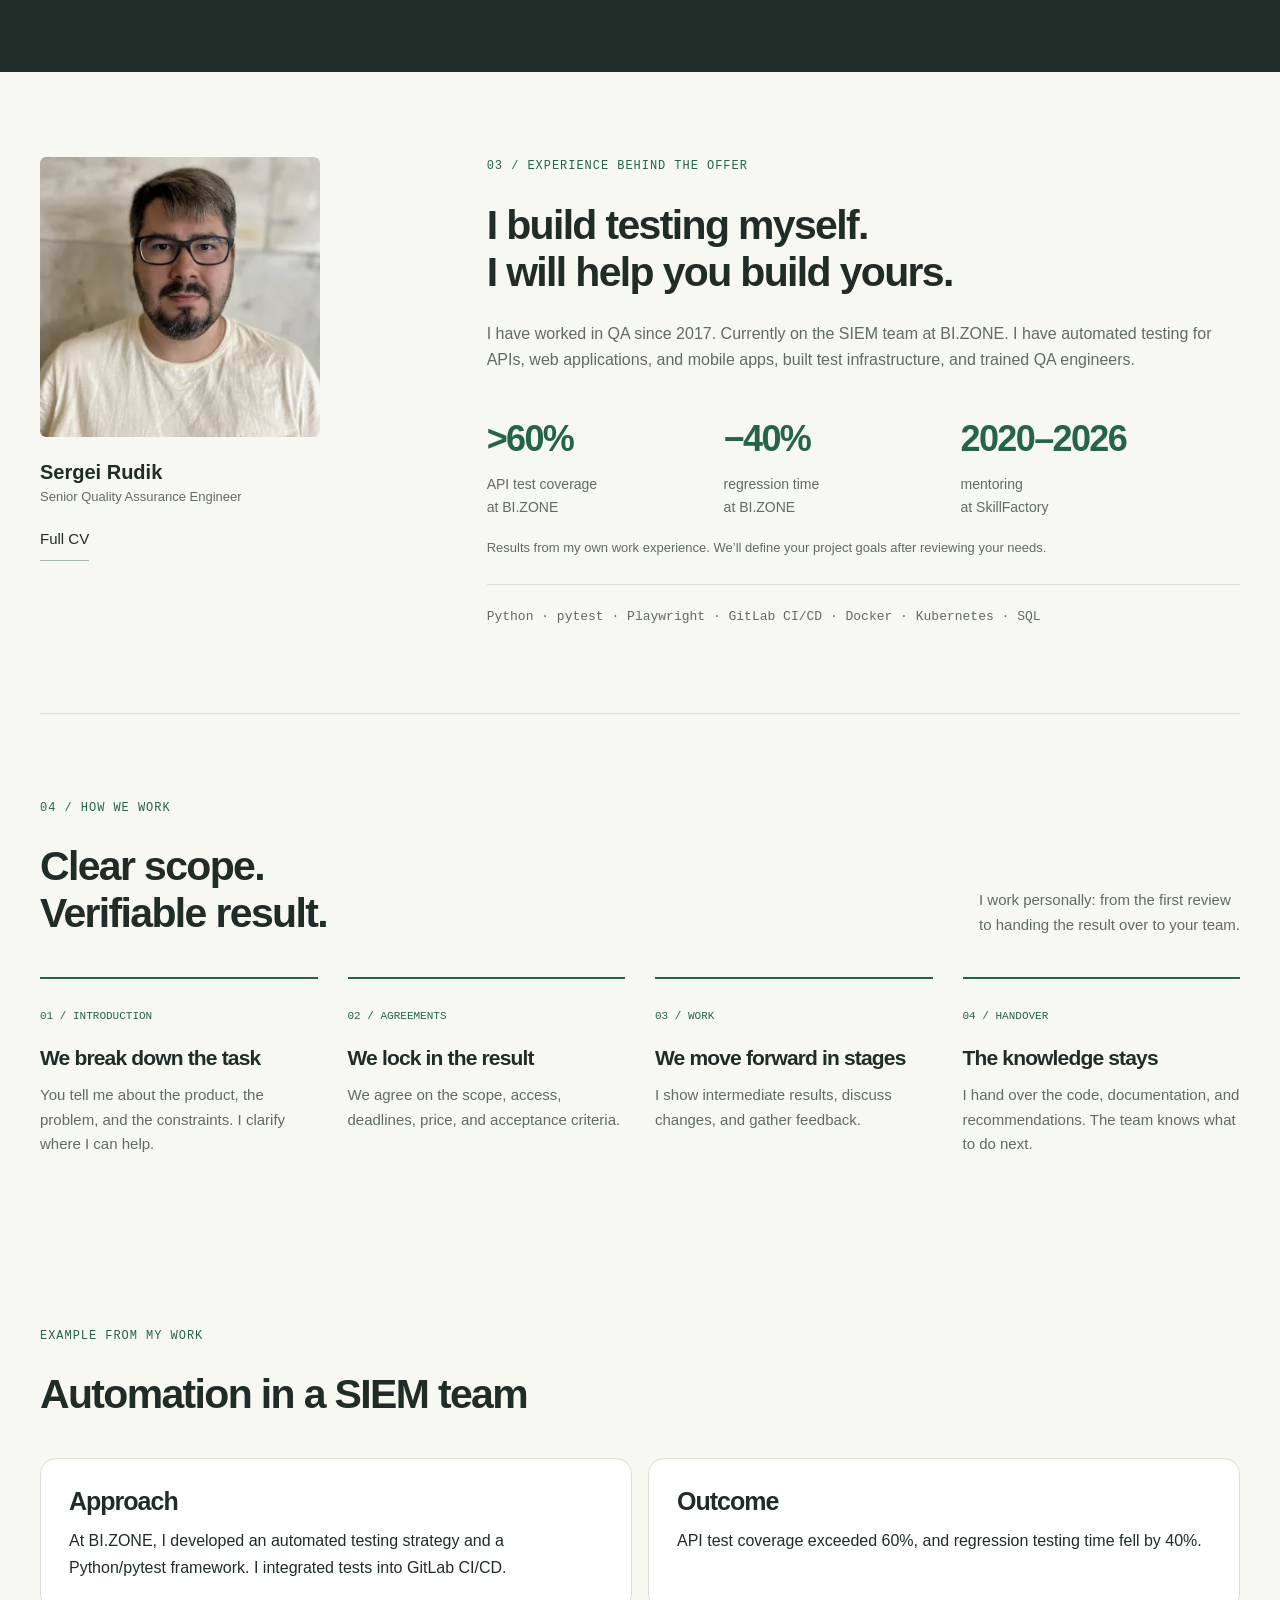
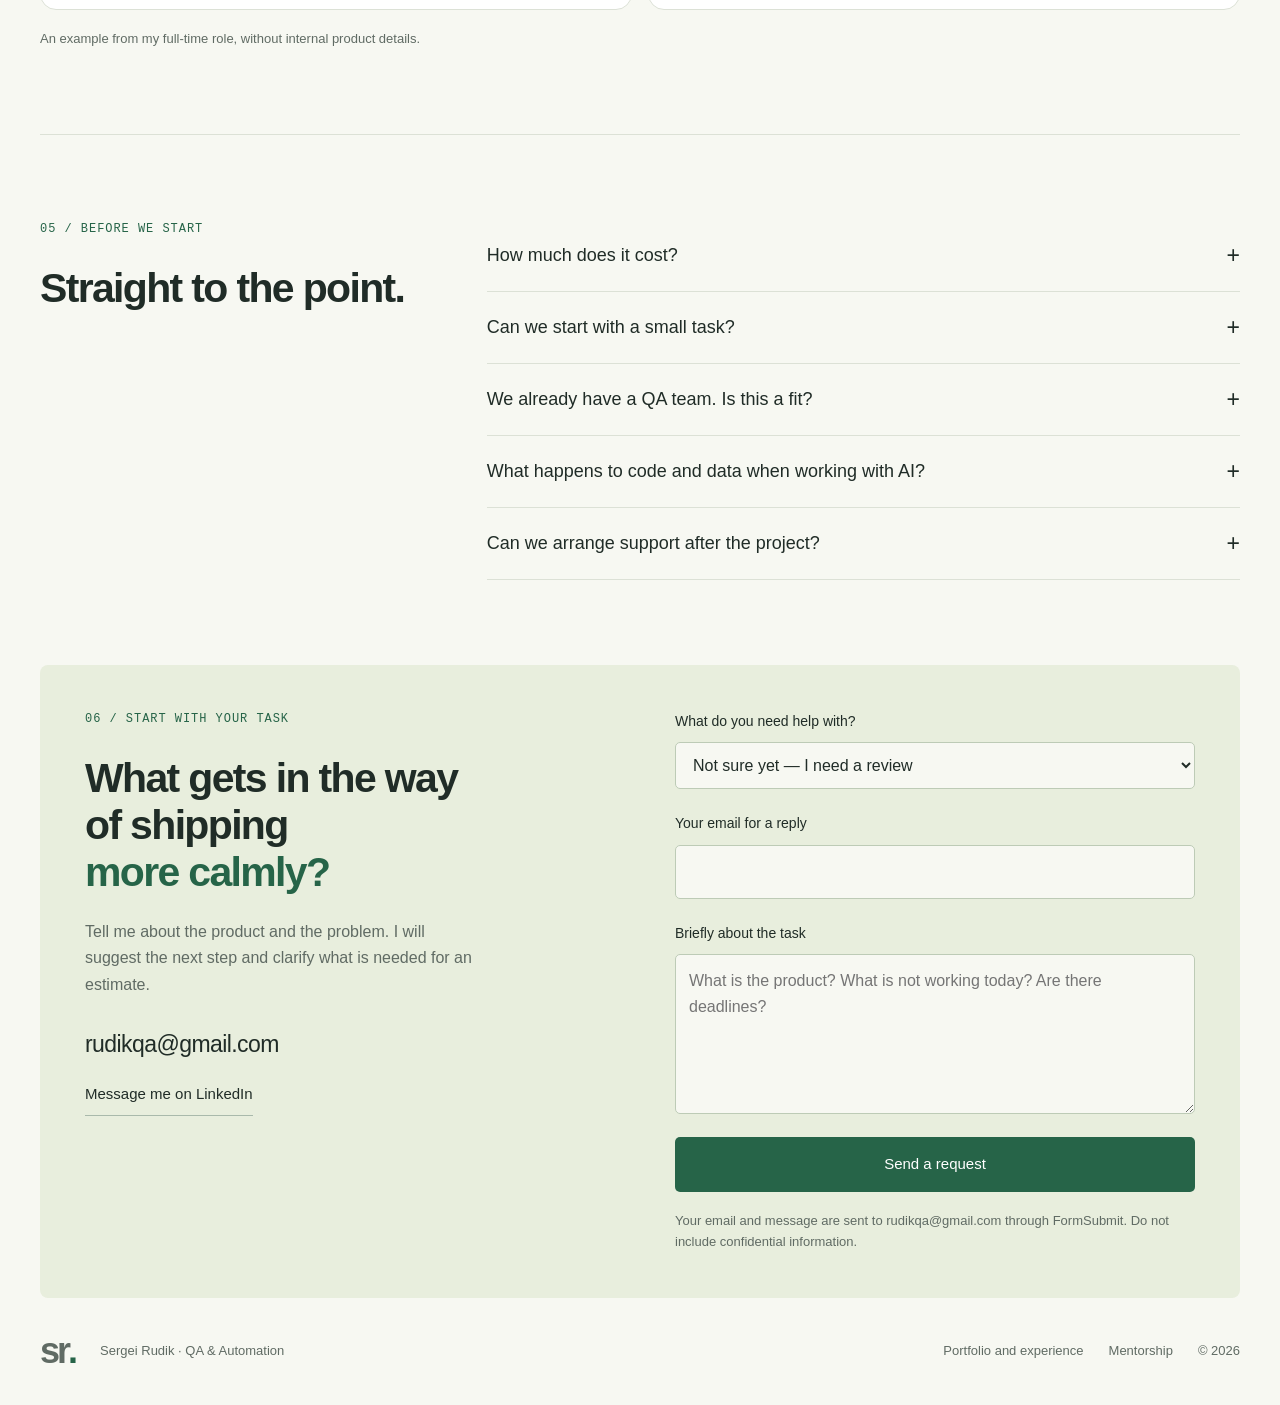
==== commit 99f1ba83: "Add clear navigation across Rudik sites" ====
--- a/en/index.html
+++ b/en/index.html
@@ -21,6 +21,7 @@
 <body>
 <a class="skip" href="#main">Skip to content</a>
 <header class="wrap header"><a class="brand" href="/en/" aria-label="Sergei Rudik — home">sr<span>.</span><small>QA / AUTOMATION</small></a><nav aria-label="Primary"><a href="#services">Services</a><a href="#ai">AI for QA</a><a href="#about">About</a></nav><div class="header-actions"><nav class="lang" aria-label="Language"><a href="/" hreflang="ru" lang="ru">RU</a><a href="/en/" hreflang="en" lang="en" aria-current="page">EN</a></nav><a class="button small" href="#contact">Discuss your task</a></div></header>
+<nav class="wrap site-paths" aria-label="Choose a path"><a href="https://rudik.dev/">Home · experience</a><span aria-current="page">For teams · QA and AI</span><a href="https://mentor.rudik.dev/en/">For engineers · mentorship</a></nav>
 <aside class="wrap language-suggestion" aria-label="Language preference" hidden></aside>
 <main id="main">
 <section class="wrap hero">
--- a/assets/styles.css
+++ b/assets/styles.css
@@ -15,3 +15,5 @@
 
 /* Case studies and lead form */
 .case-grid{display:grid;grid-template-columns:repeat(2,minmax(0,1fr));gap:16px}.case-card{border:1px solid var(--line);border-radius:16px;padding:28px;background:var(--surface,#fff)}.case-card h3{margin:0 0 12px}.case-card p{margin:0;line-height:1.65}.contact input[type=email]{width:100%}@media(max-width:700px){.case-grid{grid-template-columns:1fr}}
+
+.site-paths{display:flex;align-items:center;gap:8px;flex-wrap:wrap;padding-block:14px;border-bottom:1px solid var(--line);font-size:13px;color:var(--muted)}.site-paths a,.site-paths span{display:inline-flex;align-items:center;min-height:36px;padding:6px 12px;border:1px solid var(--line);border-radius:999px;line-height:1.25}.site-paths a:hover{border-color:var(--green);color:var(--green)}.site-paths span[aria-current="page"]{background:#e8eedd;color:var(--ink);border-color:#d2dfbc;font-weight:600}@media(max-width:700px){.site-paths{gap:6px;font-size:12px}.site-paths a,.site-paths span{padding:6px 9px;min-height:40px}}
